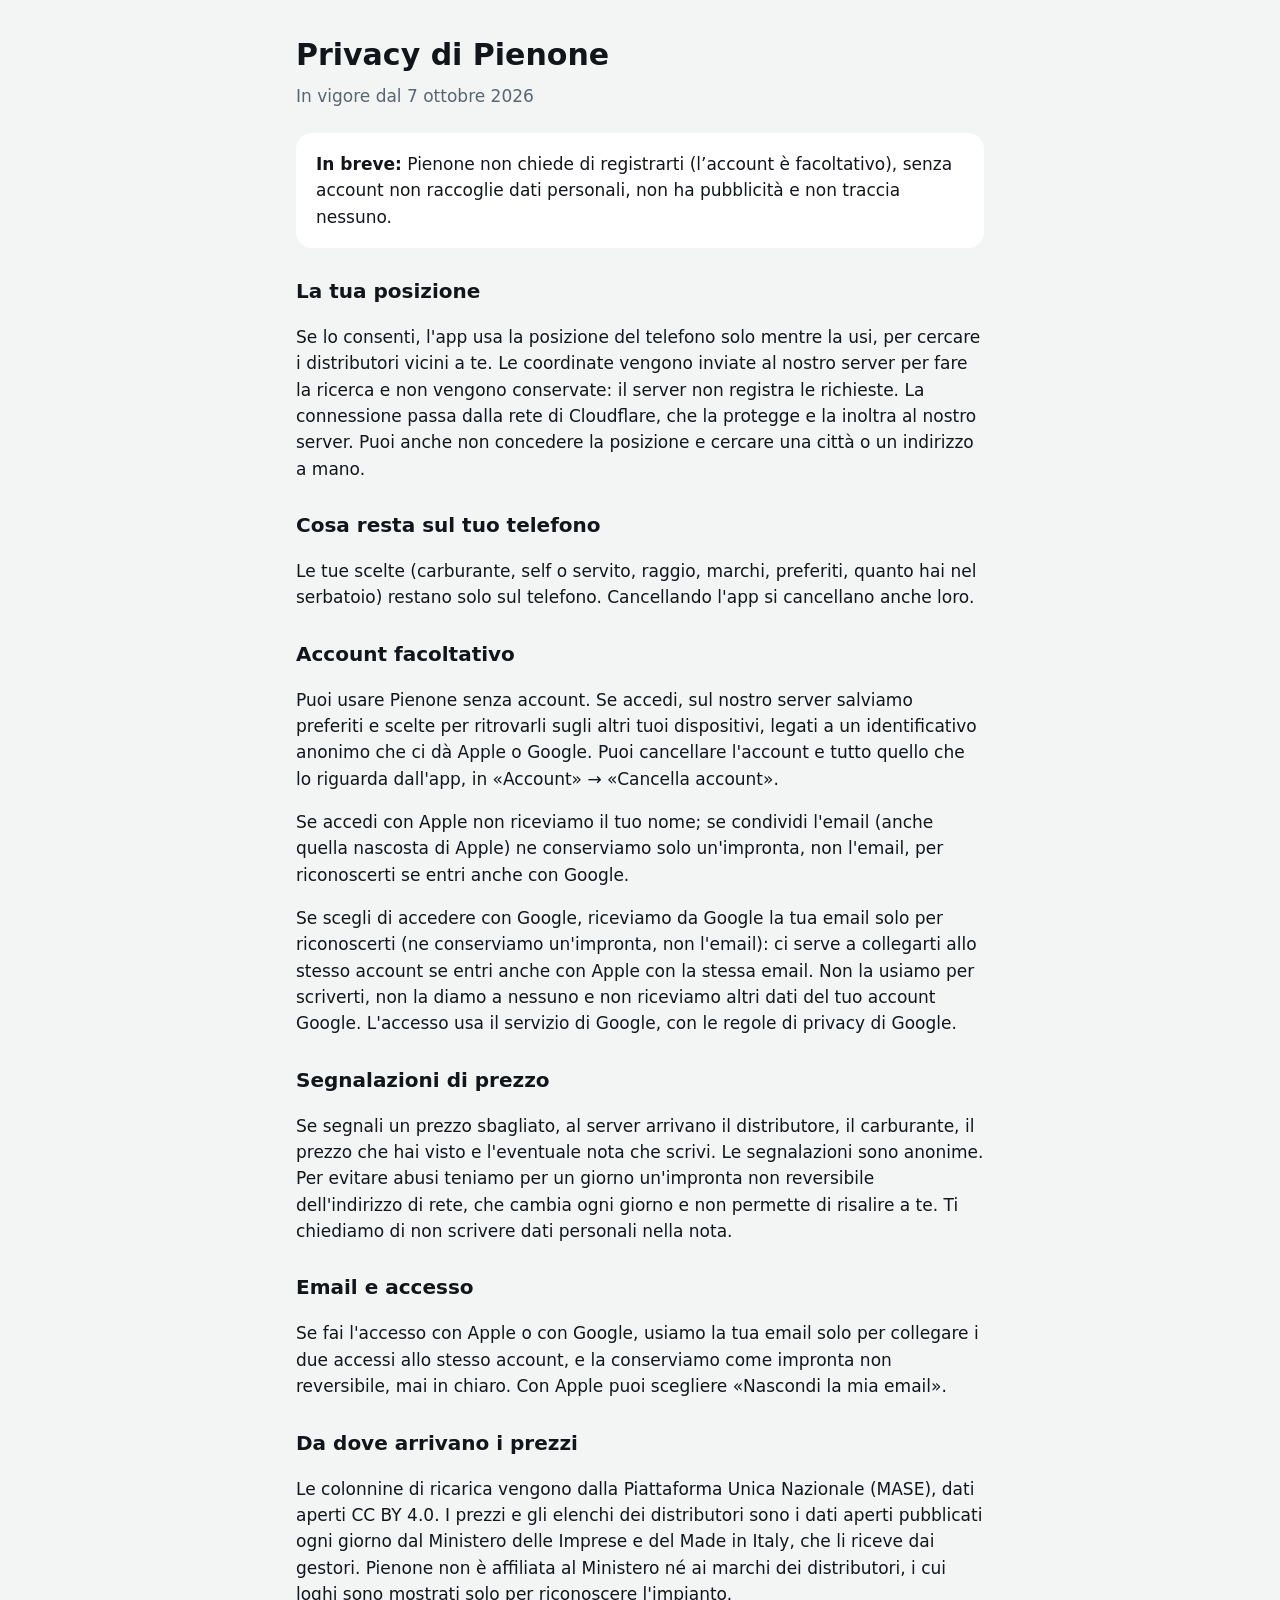
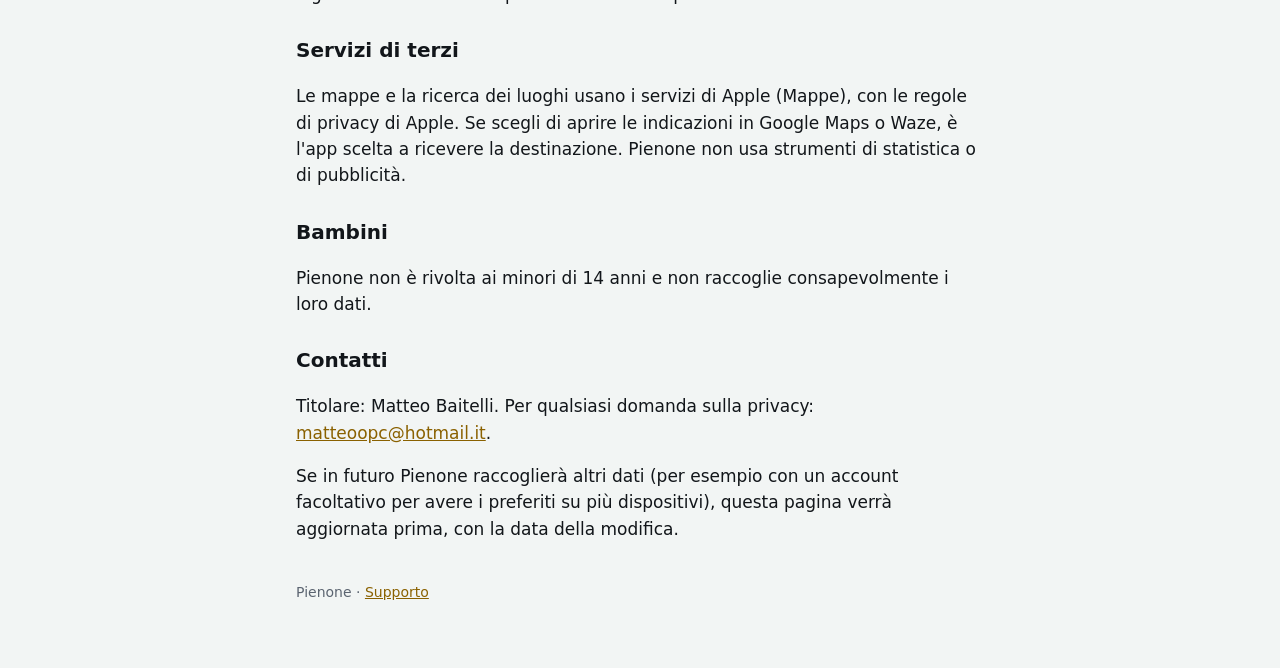
==== privacy.html @ f9184a26 "Privacy e supporto di Pienone" ====
<!doctype html>
<html lang="it"><head><meta charset="utf-8"><meta name="viewport" content="width=device-width,initial-scale=1">
<title>Pienone — Privacy</title><link rel="stylesheet" href="stile.css"></head>
<body><main>
<h1>Privacy di Pienone</h1>
<p class="data">In vigore dal 7 ottobre 2026</p>

<div class="scheda"><strong>In breve:</strong> Pienone non chiede di registrarti (l’account è facoltativo), senza account non raccoglie dati personali, non ha pubblicità e non traccia nessuno.</div>

<h2>La tua posizione</h2>
<p>Se lo consenti, l'app usa la posizione del telefono solo mentre la usi, per cercare i distributori vicini a te. Le coordinate vengono inviate al nostro server per fare la ricerca e non vengono conservate: il server non registra le richieste. La connessione passa dalla rete di Cloudflare, che la protegge e la inoltra al nostro server. Puoi anche non concedere la posizione e cercare una città o un indirizzo a mano.</p>

<h2>Cosa resta sul tuo telefono</h2>
<p>Le tue scelte (carburante, self o servito, raggio, marchi, preferiti, quanto hai nel serbatoio) restano solo sul telefono. Cancellando l'app si cancellano anche loro.</p>

<h2>Account facoltativo</h2>
<p>Puoi usare Pienone senza account. Se accedi, sul nostro server salviamo preferiti e scelte per ritrovarli sugli altri tuoi dispositivi, legati a un identificativo anonimo che ci dà Apple o Google. Puoi cancellare l'account e tutto quello che lo riguarda dall'app, in «Account» → «Cancella account».</p>
<p>Se accedi con Apple non riceviamo il tuo nome; se condividi l'email (anche quella nascosta di Apple) ne conserviamo solo un'impronta, non l'email, per riconoscerti se entri anche con Google.</p>
<p>Se scegli di accedere con Google, riceviamo da Google la tua email solo per riconoscerti (ne conserviamo un'impronta, non l'email): ci serve a collegarti allo stesso account se entri anche con Apple con la stessa email. Non la usiamo per scriverti, non la diamo a nessuno e non riceviamo altri dati del tuo account Google. L'accesso usa il servizio di Google, con le regole di privacy di Google.</p>

<h2>Segnalazioni di prezzo</h2>
<p>Se segnali un prezzo sbagliato, al server arrivano il distributore, il carburante, il prezzo che hai visto e l'eventuale nota che scrivi. Le segnalazioni sono anonime. Per evitare abusi teniamo per un giorno un'impronta non reversibile dell'indirizzo di rete, che cambia ogni giorno e non permette di risalire a te. Ti chiediamo di non scrivere dati personali nella nota.</p>

<h2>Email e accesso</h2>
<p>Se fai l'accesso con Apple o con Google, usiamo la tua email solo per collegare i due accessi allo stesso account, e la conserviamo come impronta non reversibile, mai in chiaro. Con Apple puoi scegliere «Nascondi la mia email».</p>

<h2>Da dove arrivano i prezzi</h2>
<p>Le colonnine di ricarica vengono dalla Piattaforma Unica Nazionale (MASE), dati aperti CC BY 4.0. I prezzi e gli elenchi dei distributori sono i dati aperti pubblicati ogni giorno dal Ministero delle Imprese e del Made in Italy, che li riceve dai gestori. Pienone non è affiliata al Ministero né ai marchi dei distributori, i cui loghi sono mostrati solo per riconoscere l'impianto.</p>

<h2>Servizi di terzi</h2>
<p>Le mappe e la ricerca dei luoghi usano i servizi di Apple (Mappe), con le regole di privacy di Apple. Se scegli di aprire le indicazioni in Google Maps o Waze, è l'app scelta a ricevere la destinazione. Pienone non usa strumenti di statistica o di pubblicità.</p>

<h2>Bambini</h2>
<p>Pienone non è rivolta ai minori di 14 anni e non raccoglie consapevolmente i loro dati.</p>

<h2>Contatti</h2>
<p>Titolare: Matteo Baitelli. Per qualsiasi domanda sulla privacy: <a href="mailto:matteoopc@hotmail.it">matteoopc@hotmail.it</a>.</p>
<p>Se in futuro Pienone raccoglierà altri dati (per esempio con un account facoltativo per avere i preferiti su più dispositivi), questa pagina verrà aggiornata prima, con la data della modifica.</p>

<footer>Pienone · <a href="index.html">Supporto</a></footer>
</main></body></html>
---- stile.css ----
:root{--fondo:#F2F5F4;--testo:#12161A;--secondario:#5b6470;--accento:#8A6100;--scheda:#fff}
@media (prefers-color-scheme:dark){:root{--fondo:#12161A;--testo:#EEF1F4;--secondario:#9aa3ad;--accento:#F2B233;--scheda:#1B222A}}
*{box-sizing:border-box}body{margin:0;background:var(--fondo);color:var(--testo);font:17px/1.55 -apple-system,BlinkMacSystemFont,"SF Pro Text",system-ui,sans-serif}
main{max-width:720px;margin:0 auto;padding:32px 16px 64px}h1{font-size:30px;margin:0 0 4px}h2{font-size:20px;margin:28px 0 8px}
.data{color:var(--secondario);margin:0 0 24px}.scheda{background:var(--scheda);border-radius:16px;padding:18px 20px;margin:16px 0}
a{color:var(--accento)}ul{padding-left:20px}li{margin:6px 0}footer{color:var(--secondario);font-size:14px;margin-top:40px}
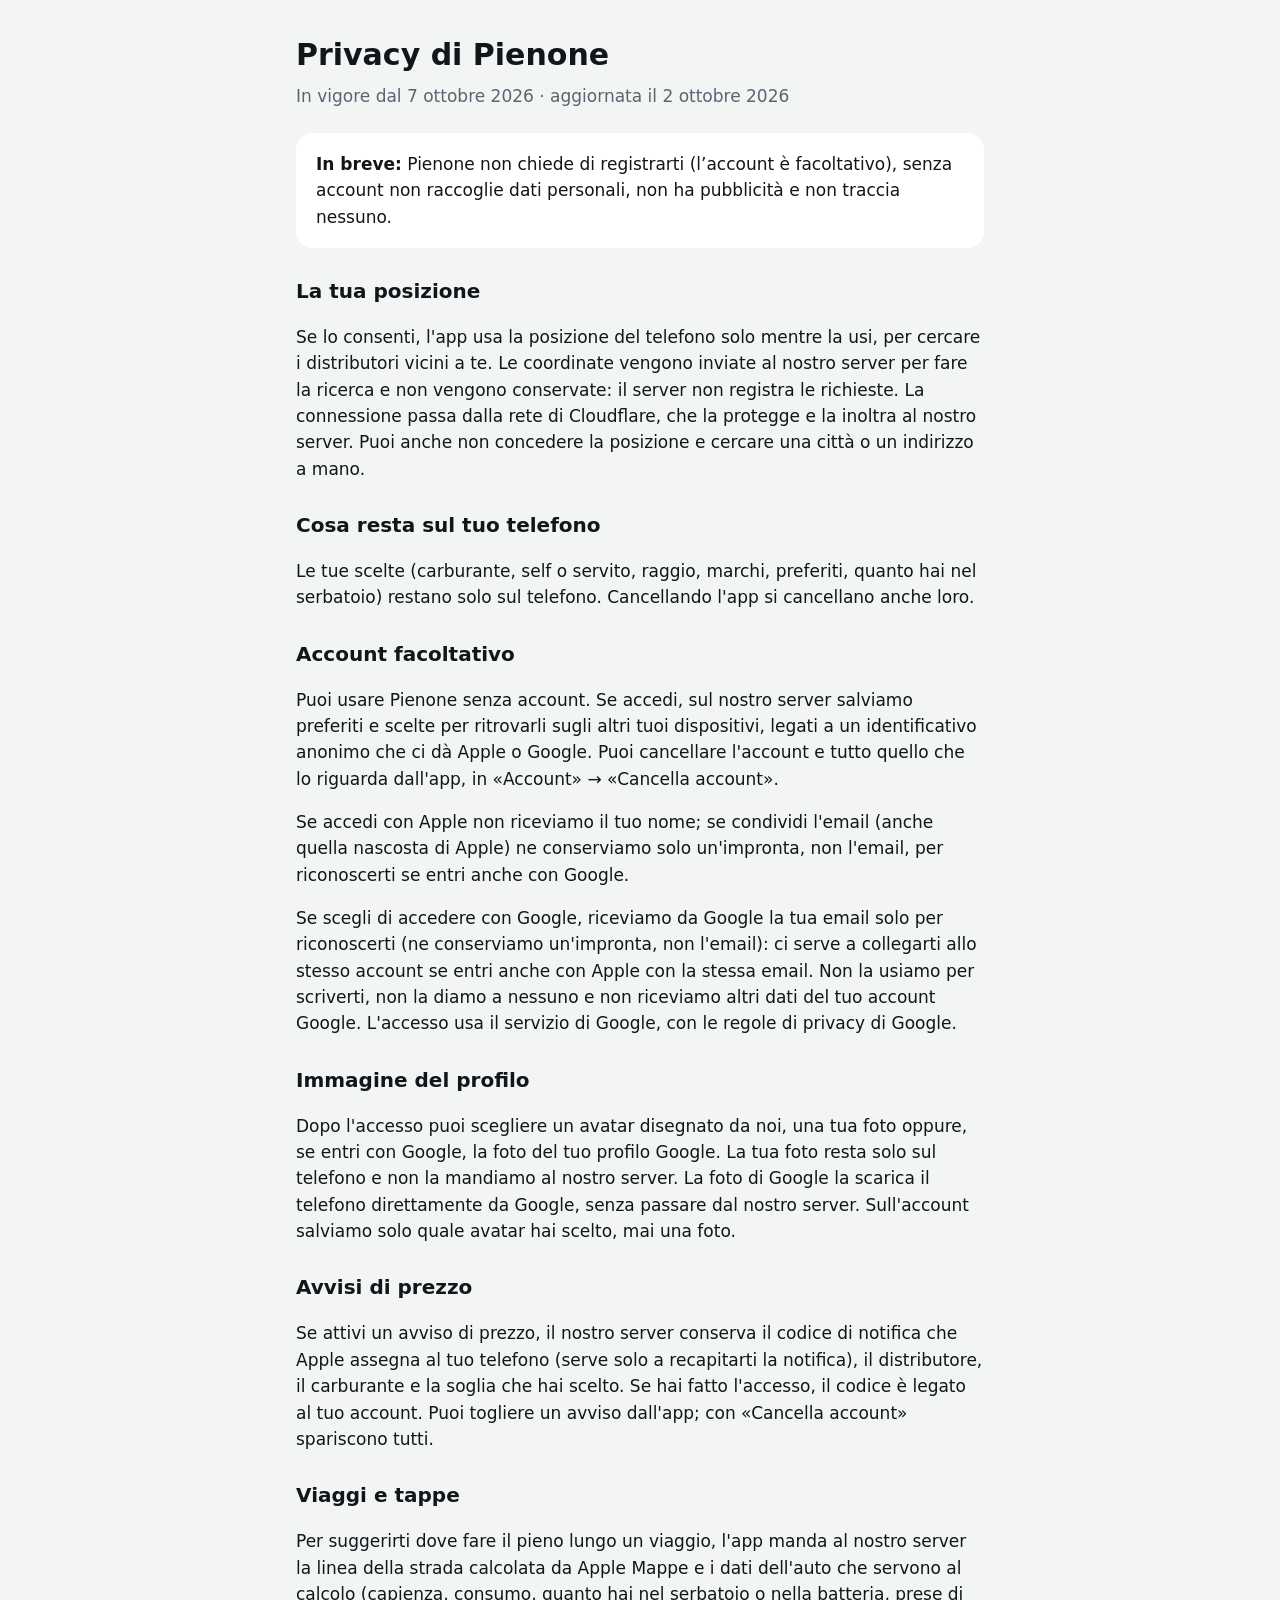
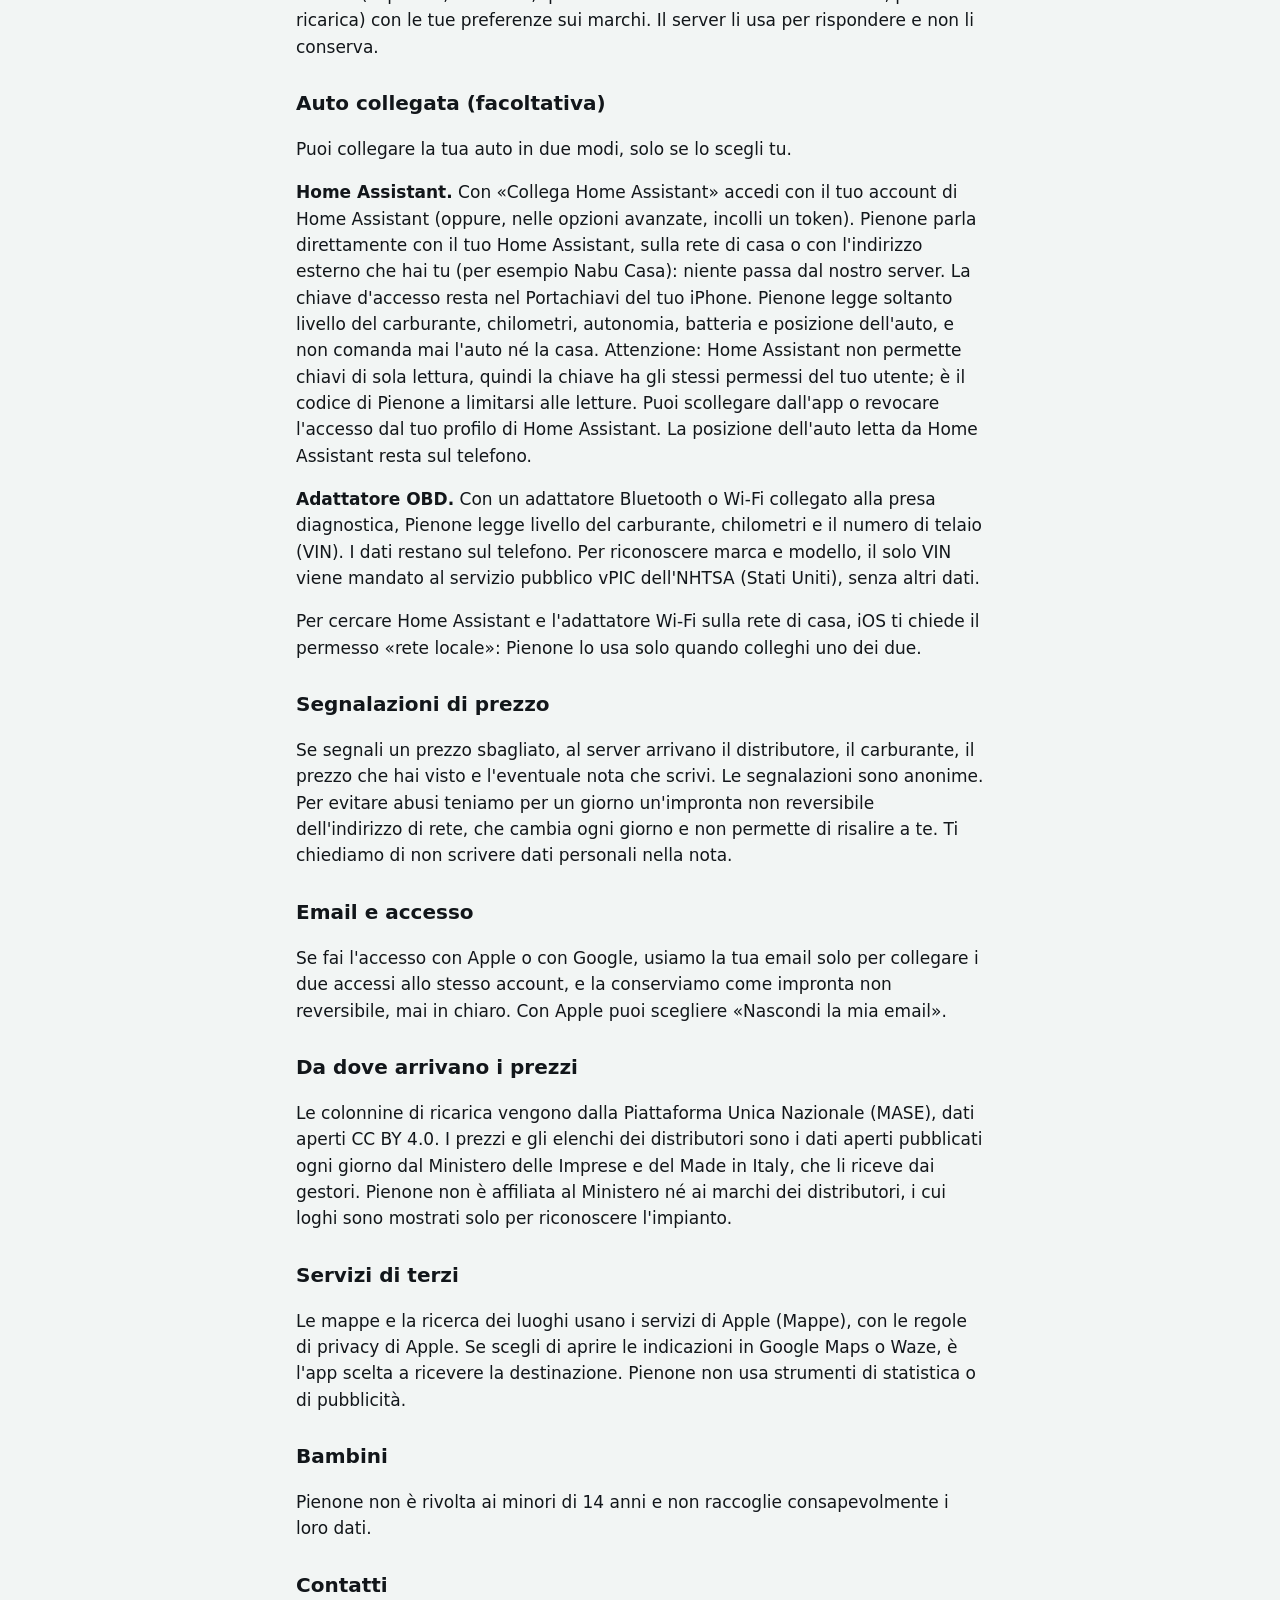
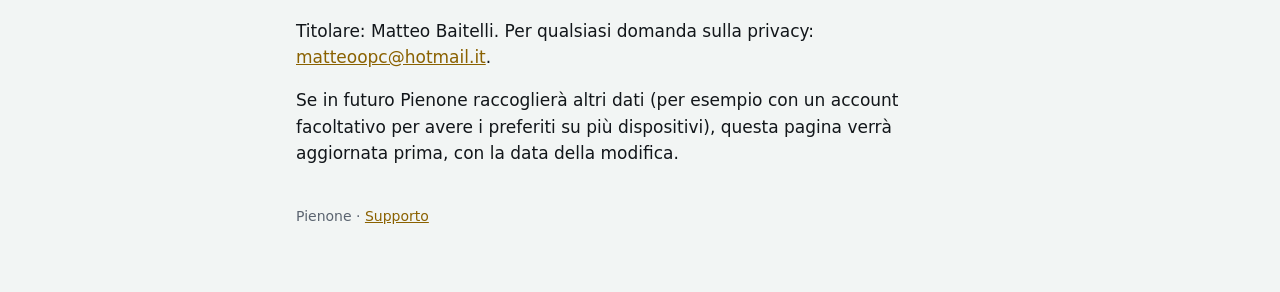
==== commit c65ff1db: "Privacy: immagine del profilo, avvisi di prezzo, viaggi e tappe, auto collegata (Home Assistant, OBD" ====
--- a/privacy.html
+++ b/privacy.html
@@ -3,7 +3,7 @@
 <title>Pienone — Privacy</title><link rel="stylesheet" href="stile.css"></head>
 <body><main>
 <h1>Privacy di Pienone</h1>
-<p class="data">In vigore dal 7 ottobre 2026</p>
+<p class="data">In vigore dal 7 ottobre 2026 · aggiornata il 2 ottobre 2026</p>
 
 <div class="scheda"><strong>In breve:</strong> Pienone non chiede di registrarti (l’account è facoltativo), senza account non raccoglie dati personali, non ha pubblicità e non traccia nessuno.</div>
 
@@ -17,6 +17,21 @@
 <p>Puoi usare Pienone senza account. Se accedi, sul nostro server salviamo preferiti e scelte per ritrovarli sugli altri tuoi dispositivi, legati a un identificativo anonimo che ci dà Apple o Google. Puoi cancellare l'account e tutto quello che lo riguarda dall'app, in «Account» → «Cancella account».</p>
 <p>Se accedi con Apple non riceviamo il tuo nome; se condividi l'email (anche quella nascosta di Apple) ne conserviamo solo un'impronta, non l'email, per riconoscerti se entri anche con Google.</p>
 <p>Se scegli di accedere con Google, riceviamo da Google la tua email solo per riconoscerti (ne conserviamo un'impronta, non l'email): ci serve a collegarti allo stesso account se entri anche con Apple con la stessa email. Non la usiamo per scriverti, non la diamo a nessuno e non riceviamo altri dati del tuo account Google. L'accesso usa il servizio di Google, con le regole di privacy di Google.</p>
+
+<h2>Immagine del profilo</h2>
+<p>Dopo l'accesso puoi scegliere un avatar disegnato da noi, una tua foto oppure, se entri con Google, la foto del tuo profilo Google. La tua foto resta solo sul telefono e non la mandiamo al nostro server. La foto di Google la scarica il telefono direttamente da Google, senza passare dal nostro server. Sull'account salviamo solo quale avatar hai scelto, mai una foto.</p>
+
+<h2>Avvisi di prezzo</h2>
+<p>Se attivi un avviso di prezzo, il nostro server conserva il codice di notifica che Apple assegna al tuo telefono (serve solo a recapitarti la notifica), il distributore, il carburante e la soglia che hai scelto. Se hai fatto l'accesso, il codice è legato al tuo account. Puoi togliere un avviso dall'app; con «Cancella account» spariscono tutti.</p>
+
+<h2>Viaggi e tappe</h2>
+<p>Per suggerirti dove fare il pieno lungo un viaggio, l'app manda al nostro server la linea della strada calcolata da Apple Mappe e i dati dell'auto che servono al calcolo (capienza, consumo, quanto hai nel serbatoio o nella batteria, prese di ricarica) con le tue preferenze sui marchi. Il server li usa per rispondere e non li conserva.</p>
+
+<h2>Auto collegata (facoltativa)</h2>
+<p>Puoi collegare la tua auto in due modi, solo se lo scegli tu.</p>
+<p><strong>Home Assistant.</strong> Con «Collega Home Assistant» accedi con il tuo account di Home Assistant (oppure, nelle opzioni avanzate, incolli un token). Pienone parla direttamente con il tuo Home Assistant, sulla rete di casa o con l'indirizzo esterno che hai tu (per esempio Nabu Casa): niente passa dal nostro server. La chiave d'accesso resta nel Portachiavi del tuo iPhone. Pienone legge soltanto livello del carburante, chilometri, autonomia, batteria e posizione dell'auto, e non comanda mai l'auto né la casa. Attenzione: Home Assistant non permette chiavi di sola lettura, quindi la chiave ha gli stessi permessi del tuo utente; è il codice di Pienone a limitarsi alle letture. Puoi scollegare dall'app o revocare l'accesso dal tuo profilo di Home Assistant. La posizione dell'auto letta da Home Assistant resta sul telefono.</p>
+<p><strong>Adattatore OBD.</strong> Con un adattatore Bluetooth o Wi-Fi collegato alla presa diagnostica, Pienone legge livello del carburante, chilometri e il numero di telaio (VIN). I dati restano sul telefono. Per riconoscere marca e modello, il solo VIN viene mandato al servizio pubblico vPIC dell'NHTSA (Stati Uniti), senza altri dati.</p>
+<p>Per cercare Home Assistant e l'adattatore Wi-Fi sulla rete di casa, iOS ti chiede il permesso «rete locale»: Pienone lo usa solo quando colleghi uno dei due.</p>
 
 <h2>Segnalazioni di prezzo</h2>
 <p>Se segnali un prezzo sbagliato, al server arrivano il distributore, il carburante, il prezzo che hai visto e l'eventuale nota che scrivi. Le segnalazioni sono anonime. Per evitare abusi teniamo per un giorno un'impronta non reversibile dell'indirizzo di rete, che cambia ogni giorno e non permette di risalire a te. Ti chiediamo di non scrivere dati personali nella nota.</p>
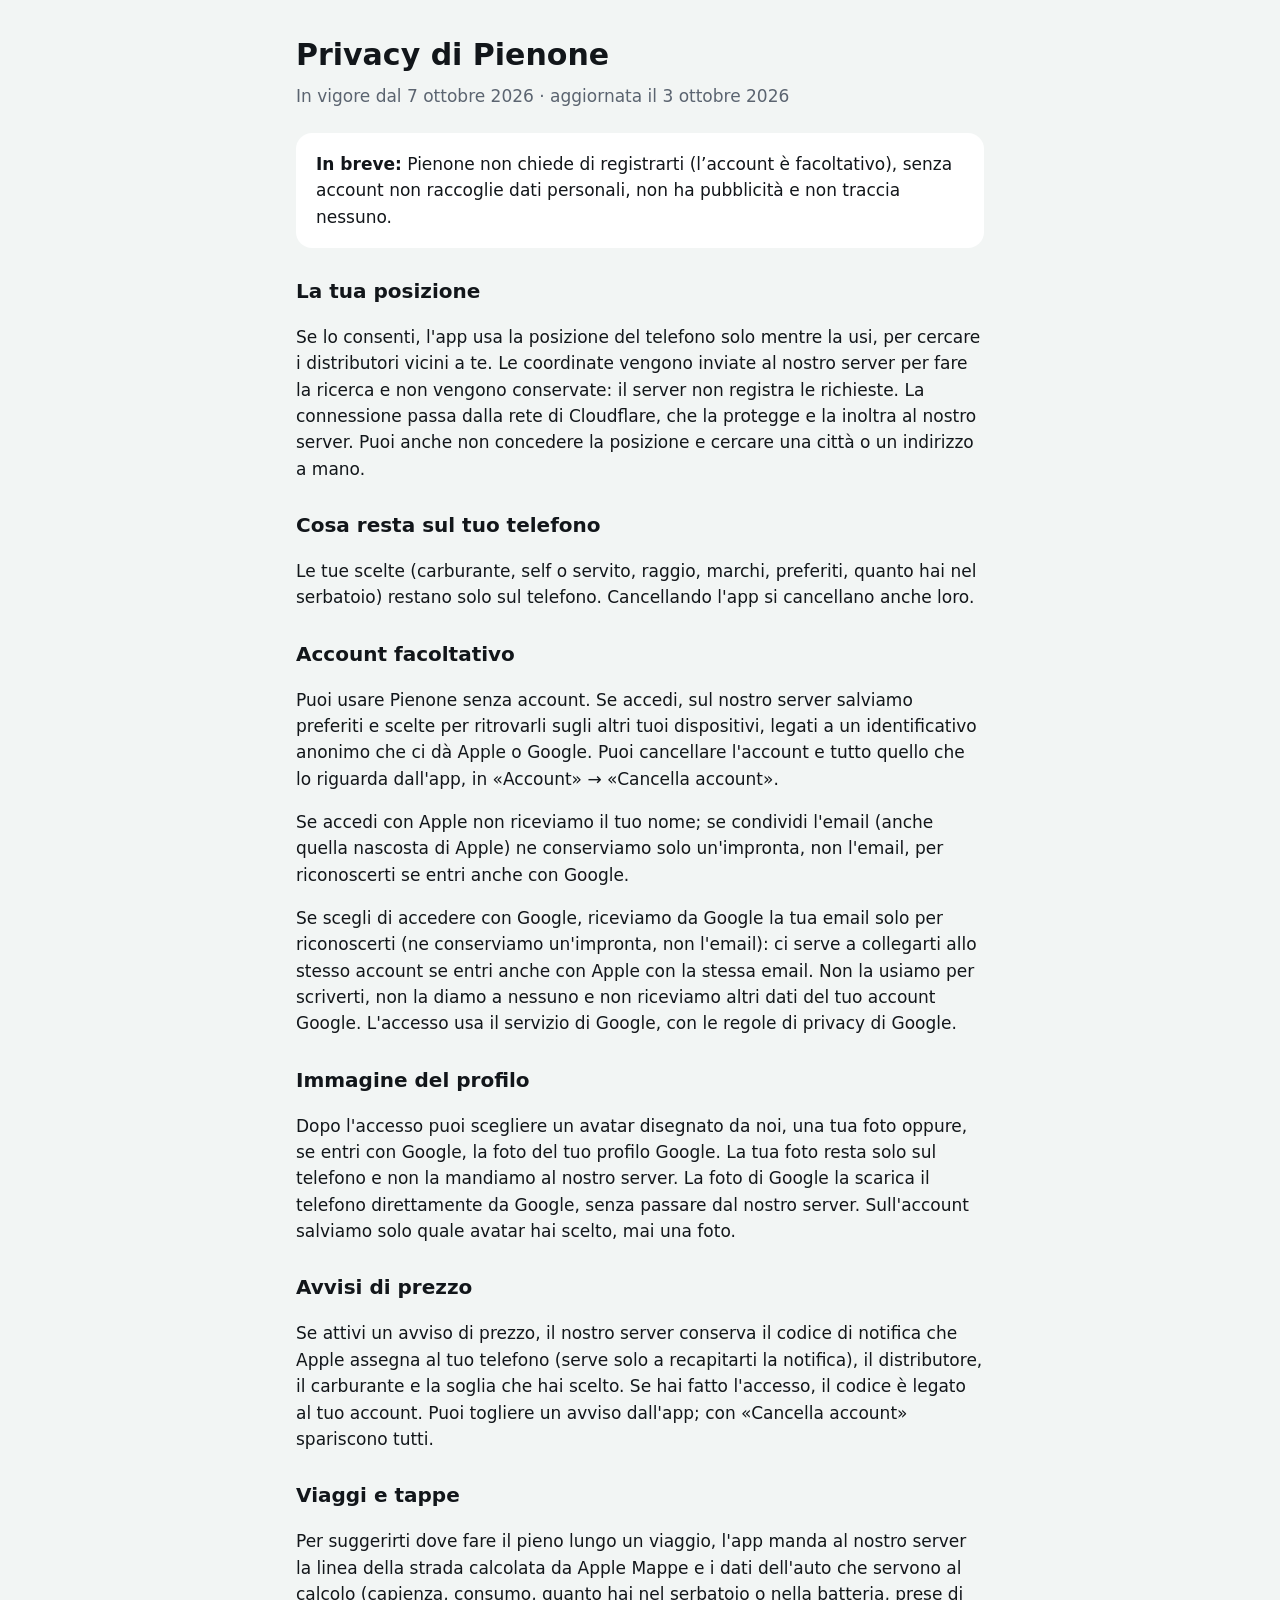
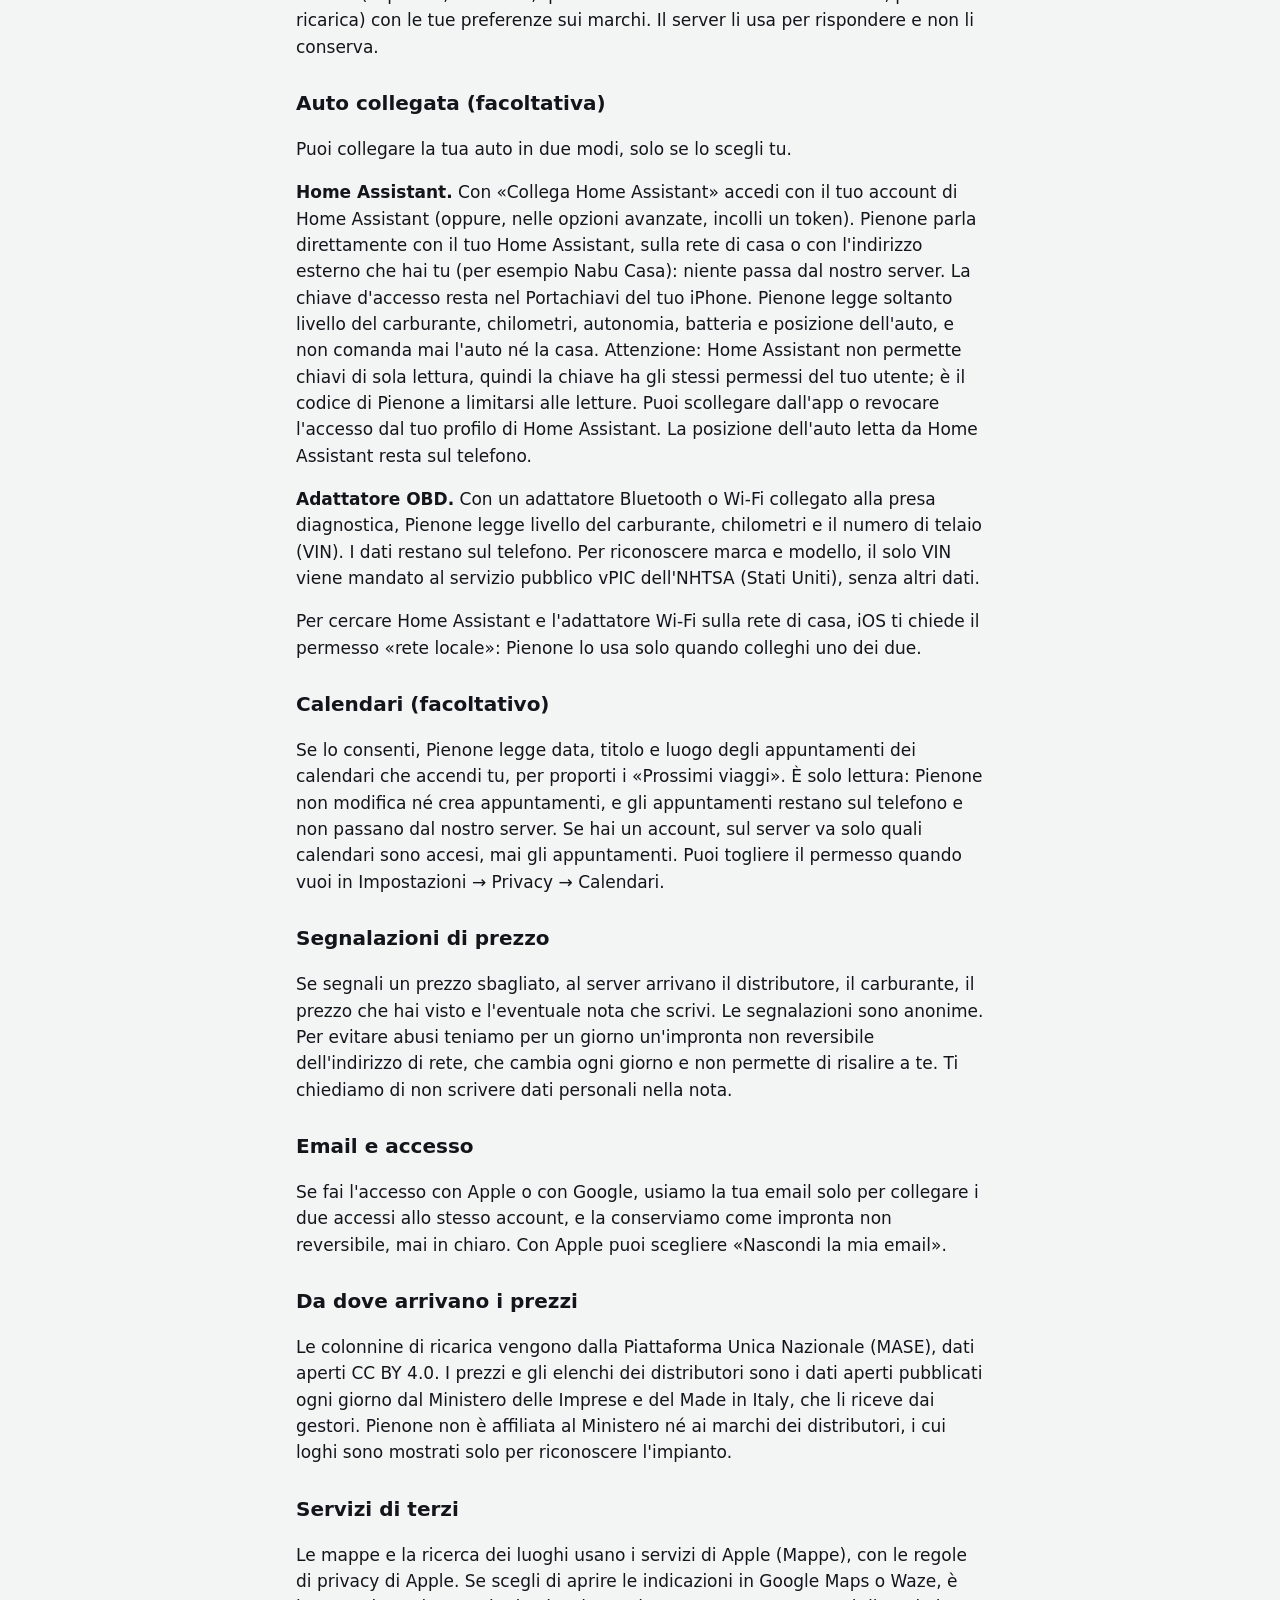
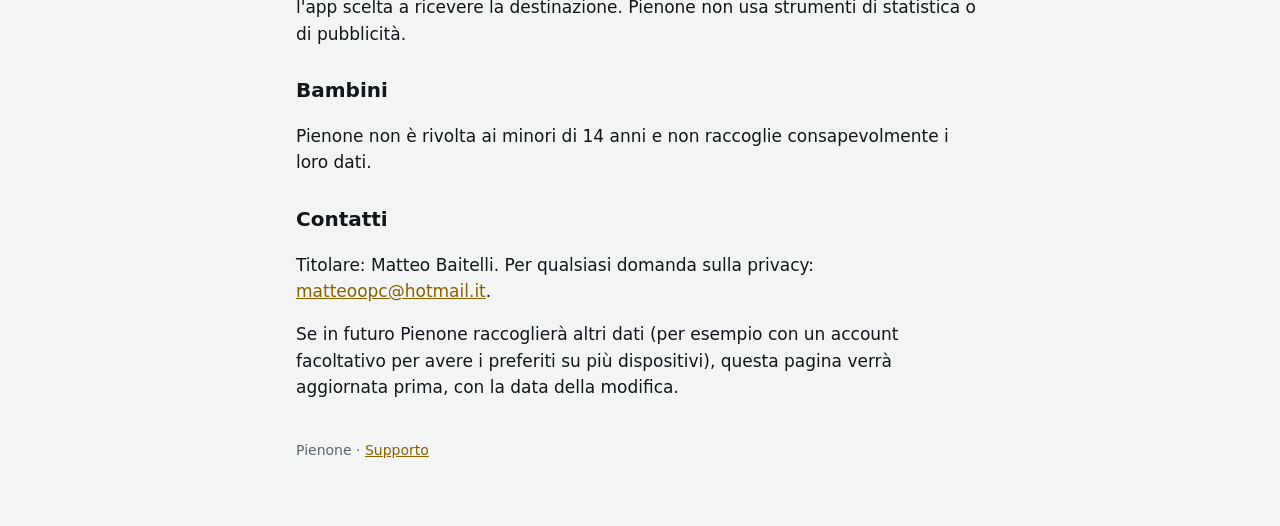
==== commit 8d6553bb: "Privacy: sezione Calendari (lettura sul telefono, mai inviati al server), aggiornata il 3 ottobre 20" ====
--- a/privacy.html
+++ b/privacy.html
@@ -3,7 +3,7 @@
 <title>Pienone — Privacy</title><link rel="stylesheet" href="stile.css"></head>
 <body><main>
 <h1>Privacy di Pienone</h1>
-<p class="data">In vigore dal 7 ottobre 2026 · aggiornata il 2 ottobre 2026</p>
+<p class="data">In vigore dal 7 ottobre 2026 · aggiornata il 3 ottobre 2026</p>
 
 <div class="scheda"><strong>In breve:</strong> Pienone non chiede di registrarti (l’account è facoltativo), senza account non raccoglie dati personali, non ha pubblicità e non traccia nessuno.</div>
 
@@ -33,6 +33,9 @@
 <p><strong>Adattatore OBD.</strong> Con un adattatore Bluetooth o Wi-Fi collegato alla presa diagnostica, Pienone legge livello del carburante, chilometri e il numero di telaio (VIN). I dati restano sul telefono. Per riconoscere marca e modello, il solo VIN viene mandato al servizio pubblico vPIC dell'NHTSA (Stati Uniti), senza altri dati.</p>
 <p>Per cercare Home Assistant e l'adattatore Wi-Fi sulla rete di casa, iOS ti chiede il permesso «rete locale»: Pienone lo usa solo quando colleghi uno dei due.</p>
 
+<h2>Calendari (facoltativo)</h2>
+<p>Se lo consenti, Pienone legge data, titolo e luogo degli appuntamenti dei calendari che accendi tu, per proporti i «Prossimi viaggi». È solo lettura: Pienone non modifica né crea appuntamenti, e gli appuntamenti restano sul telefono e non passano dal nostro server. Se hai un account, sul server va solo quali calendari sono accesi, mai gli appuntamenti. Puoi togliere il permesso quando vuoi in Impostazioni → Privacy → Calendari.</p>
+
 <h2>Segnalazioni di prezzo</h2>
 <p>Se segnali un prezzo sbagliato, al server arrivano il distributore, il carburante, il prezzo che hai visto e l'eventuale nota che scrivi. Le segnalazioni sono anonime. Per evitare abusi teniamo per un giorno un'impronta non reversibile dell'indirizzo di rete, che cambia ogni giorno e non permette di risalire a te. Ti chiediamo di non scrivere dati personali nella nota.</p>
 
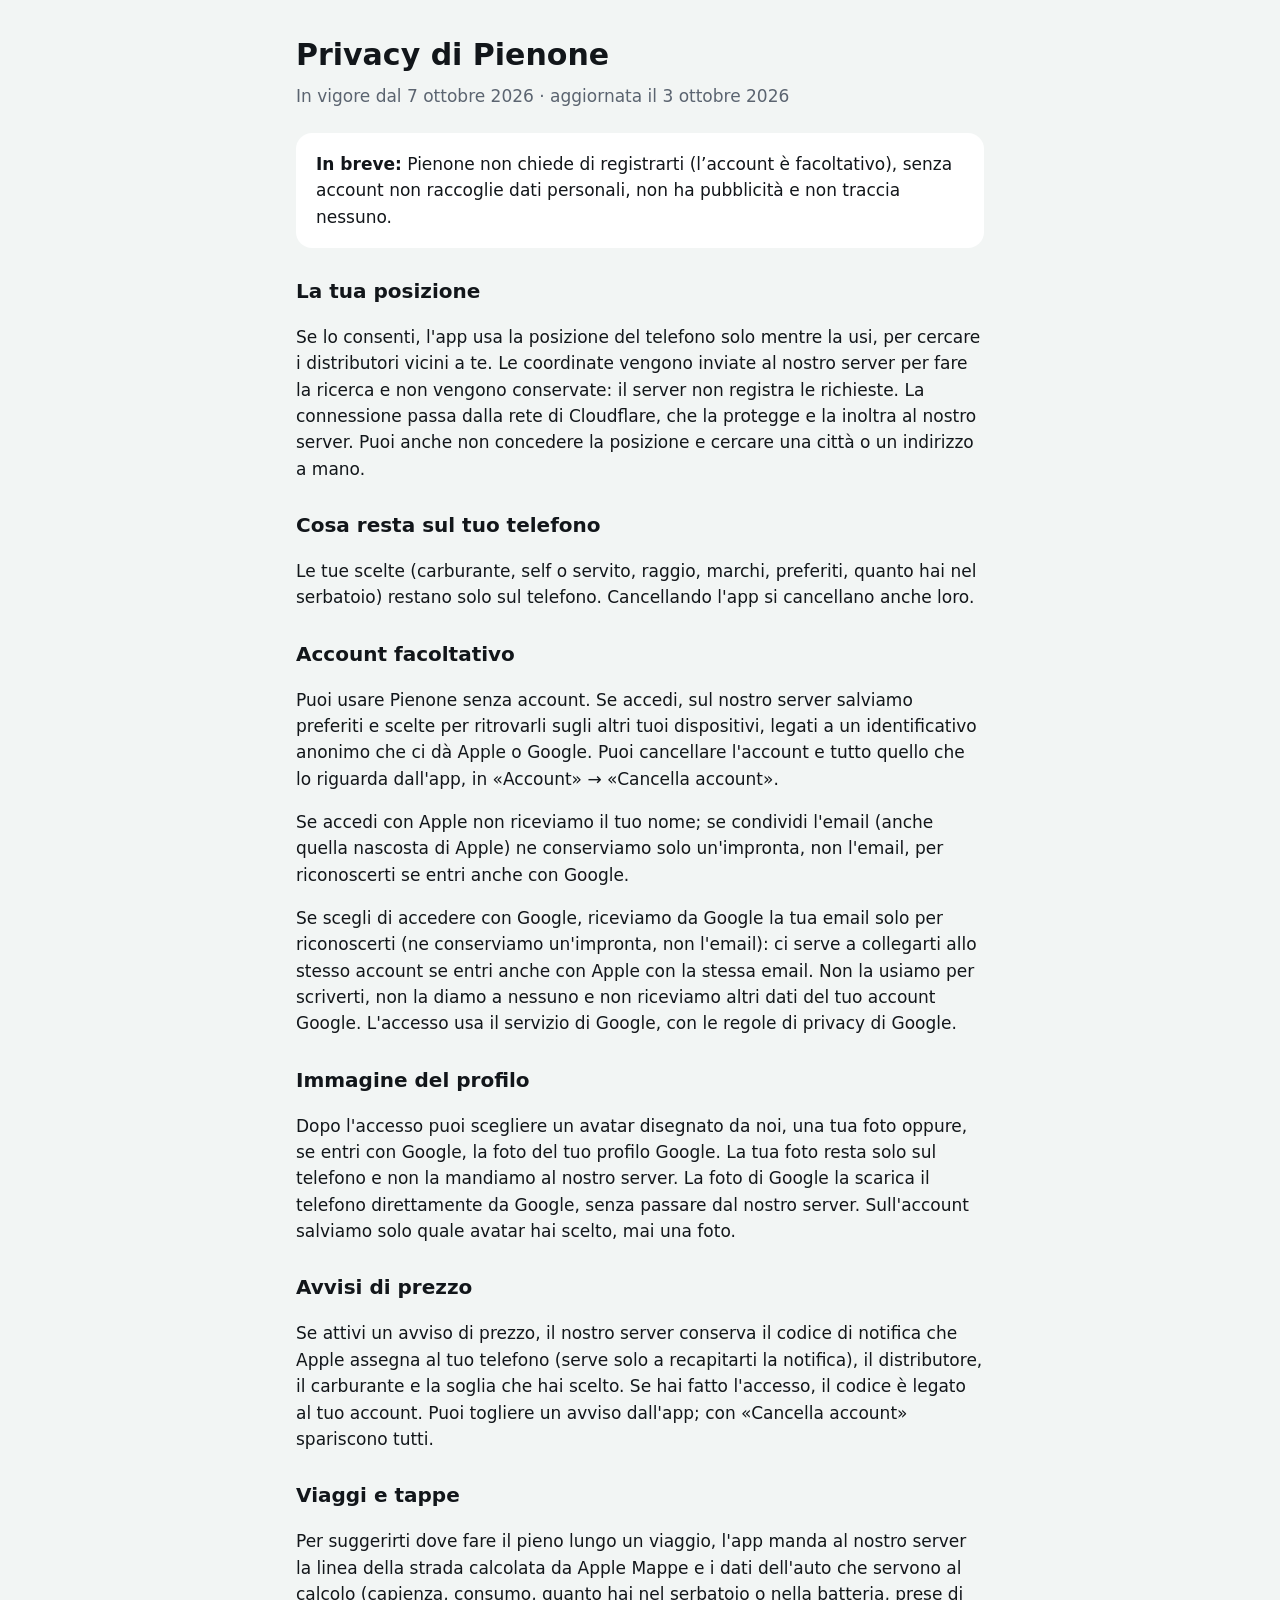
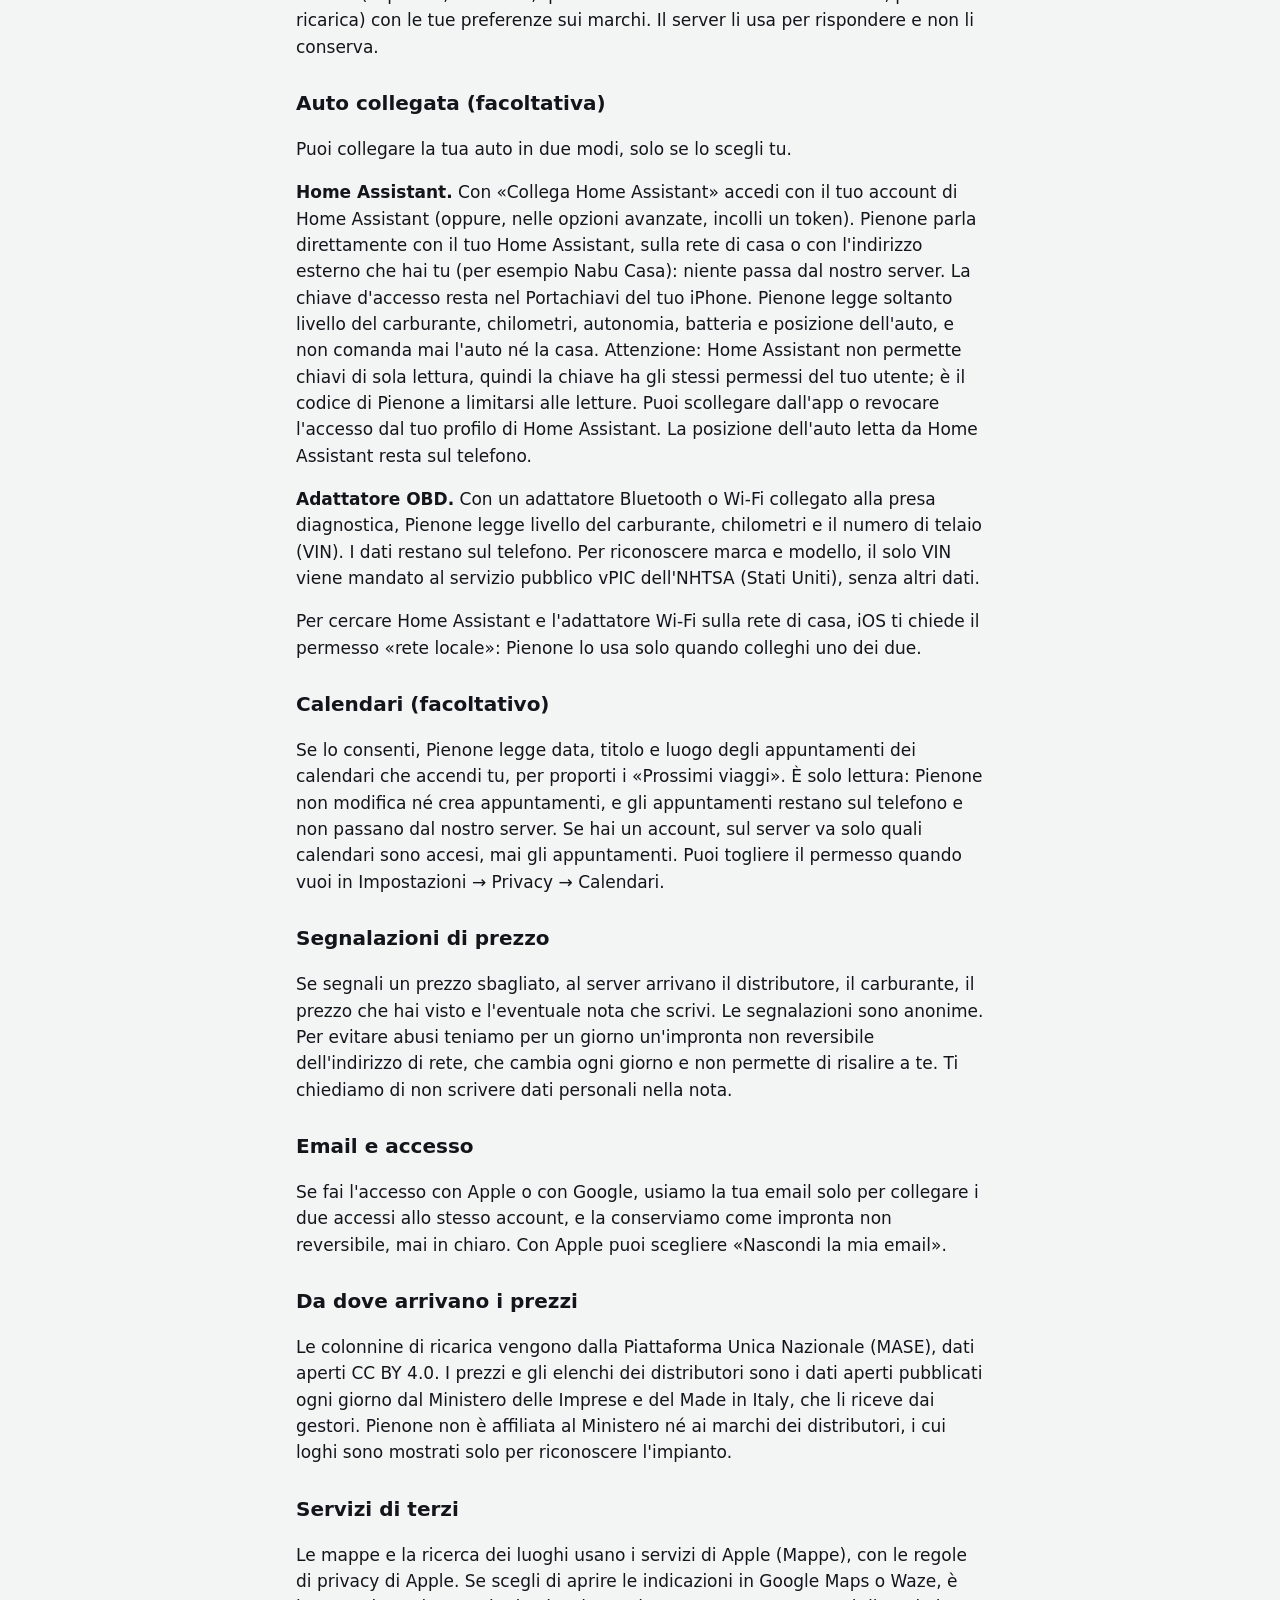
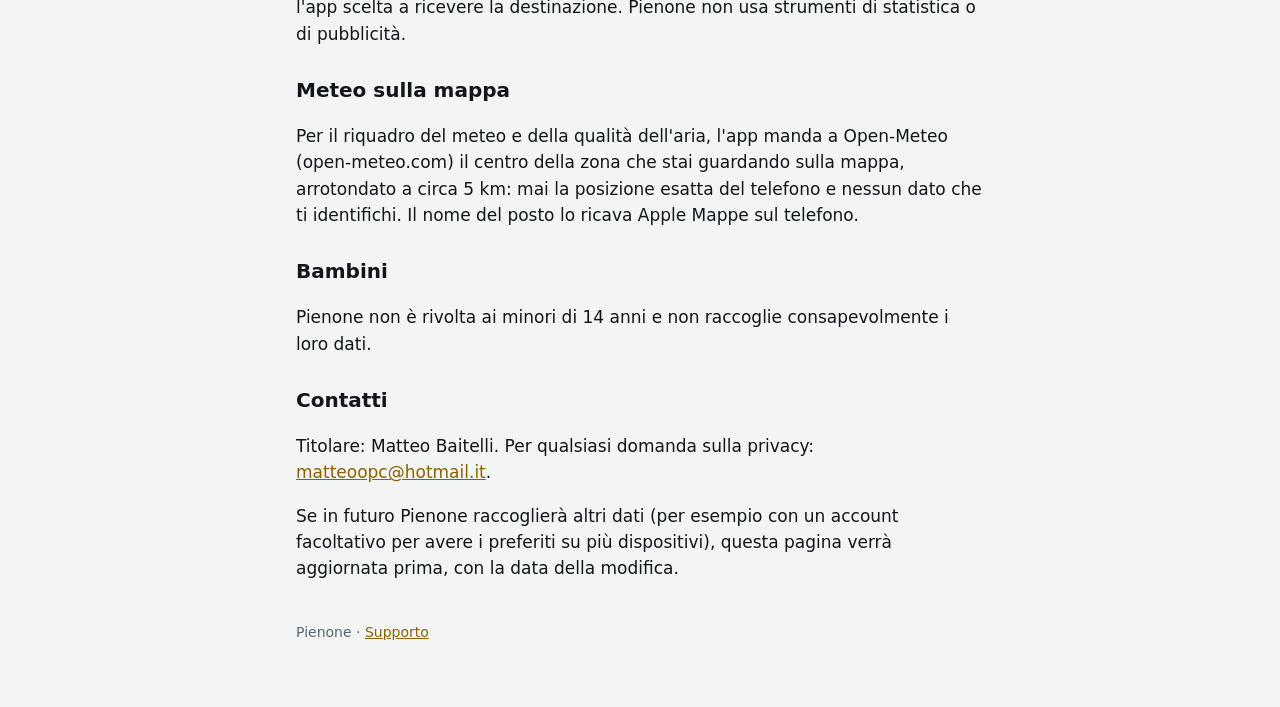
==== commit a6f1dcef: "Privacy: sezione «Meteo sulla mappa» (Open-Meteo, centro della mappa arrotondato a circa 5 km)" ====
--- a/privacy.html
+++ b/privacy.html
@@ -47,6 +47,8 @@
 
 <h2>Servizi di terzi</h2>
 <p>Le mappe e la ricerca dei luoghi usano i servizi di Apple (Mappe), con le regole di privacy di Apple. Se scegli di aprire le indicazioni in Google Maps o Waze, è l'app scelta a ricevere la destinazione. Pienone non usa strumenti di statistica o di pubblicità.</p>
+<h2>Meteo sulla mappa</h2>
+<p>Per il riquadro del meteo e della qualità dell'aria, l'app manda a Open-Meteo (open-meteo.com) il centro della zona che stai guardando sulla mappa, arrotondato a circa 5 km: mai la posizione esatta del telefono e nessun dato che ti identifichi. Il nome del posto lo ricava Apple Mappe sul telefono.</p>
 
 <h2>Bambini</h2>
 <p>Pienone non è rivolta ai minori di 14 anni e non raccoglie consapevolmente i loro dati.</p>
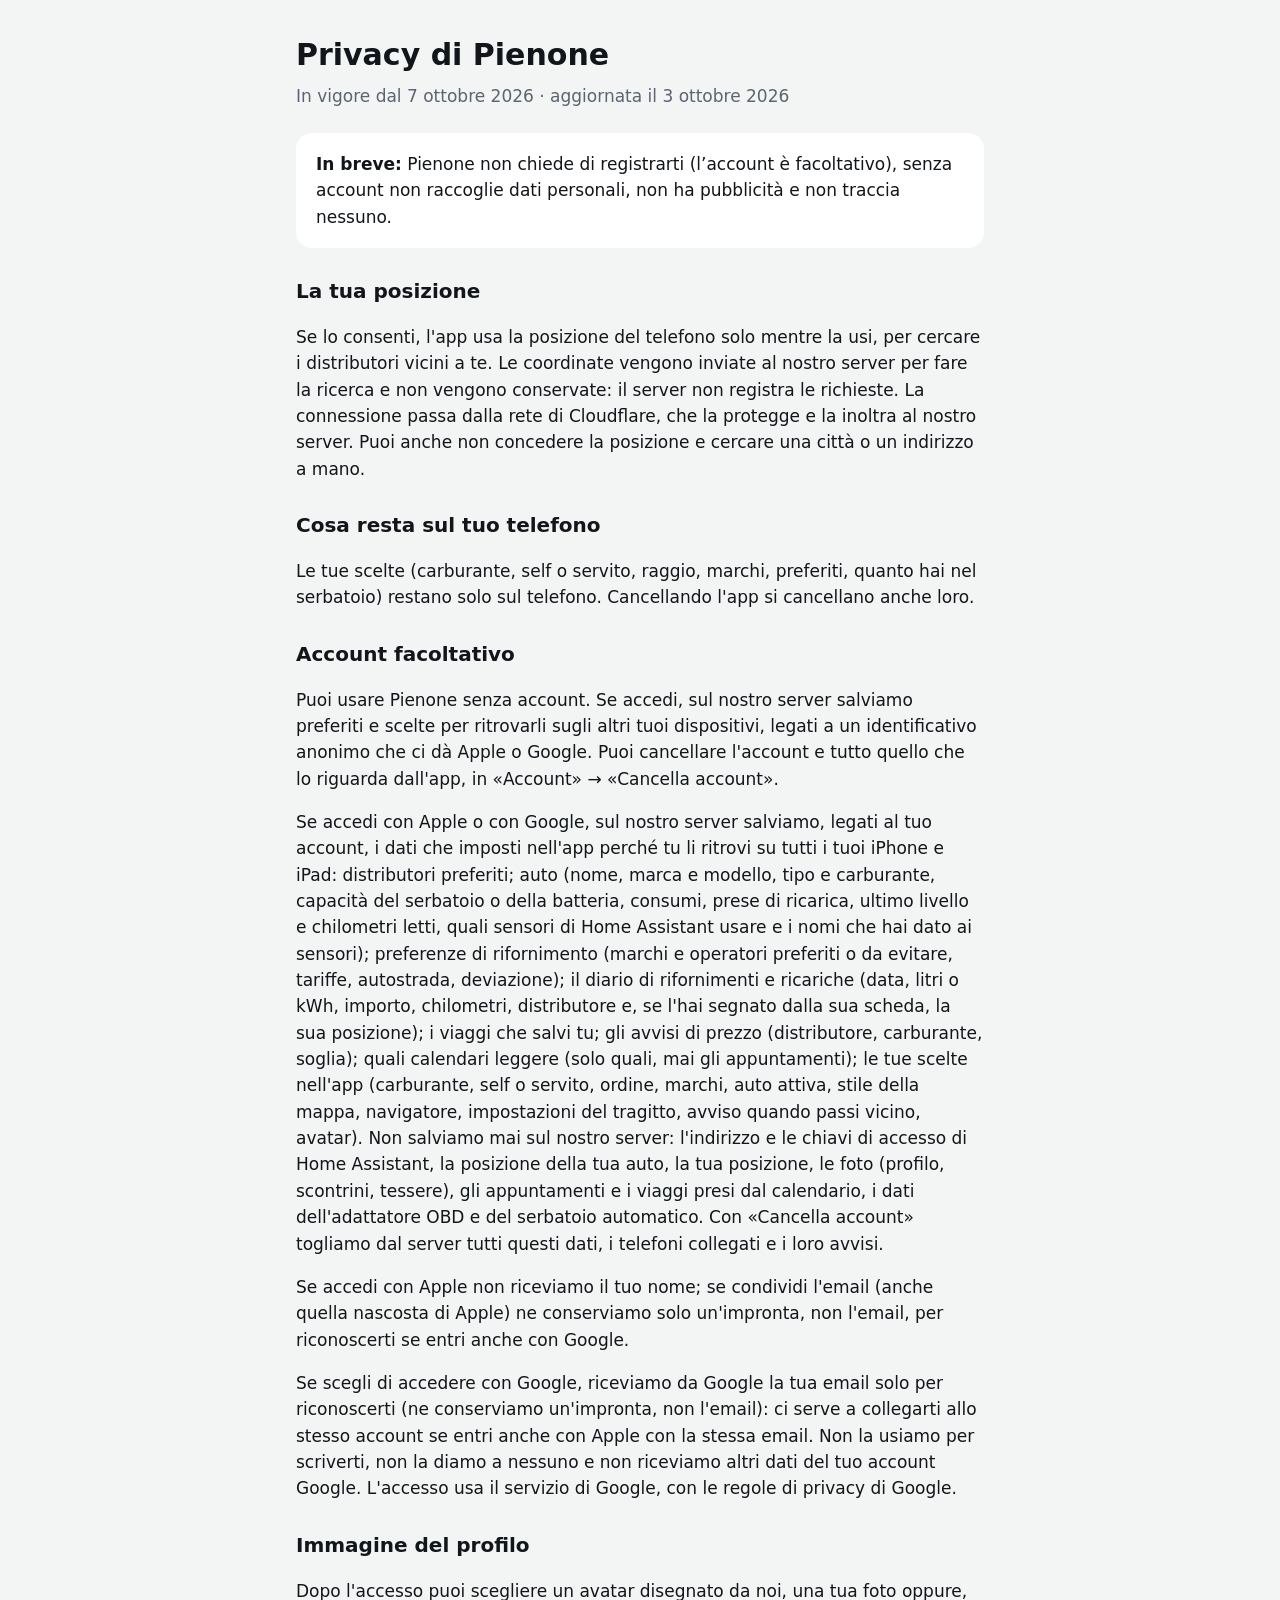
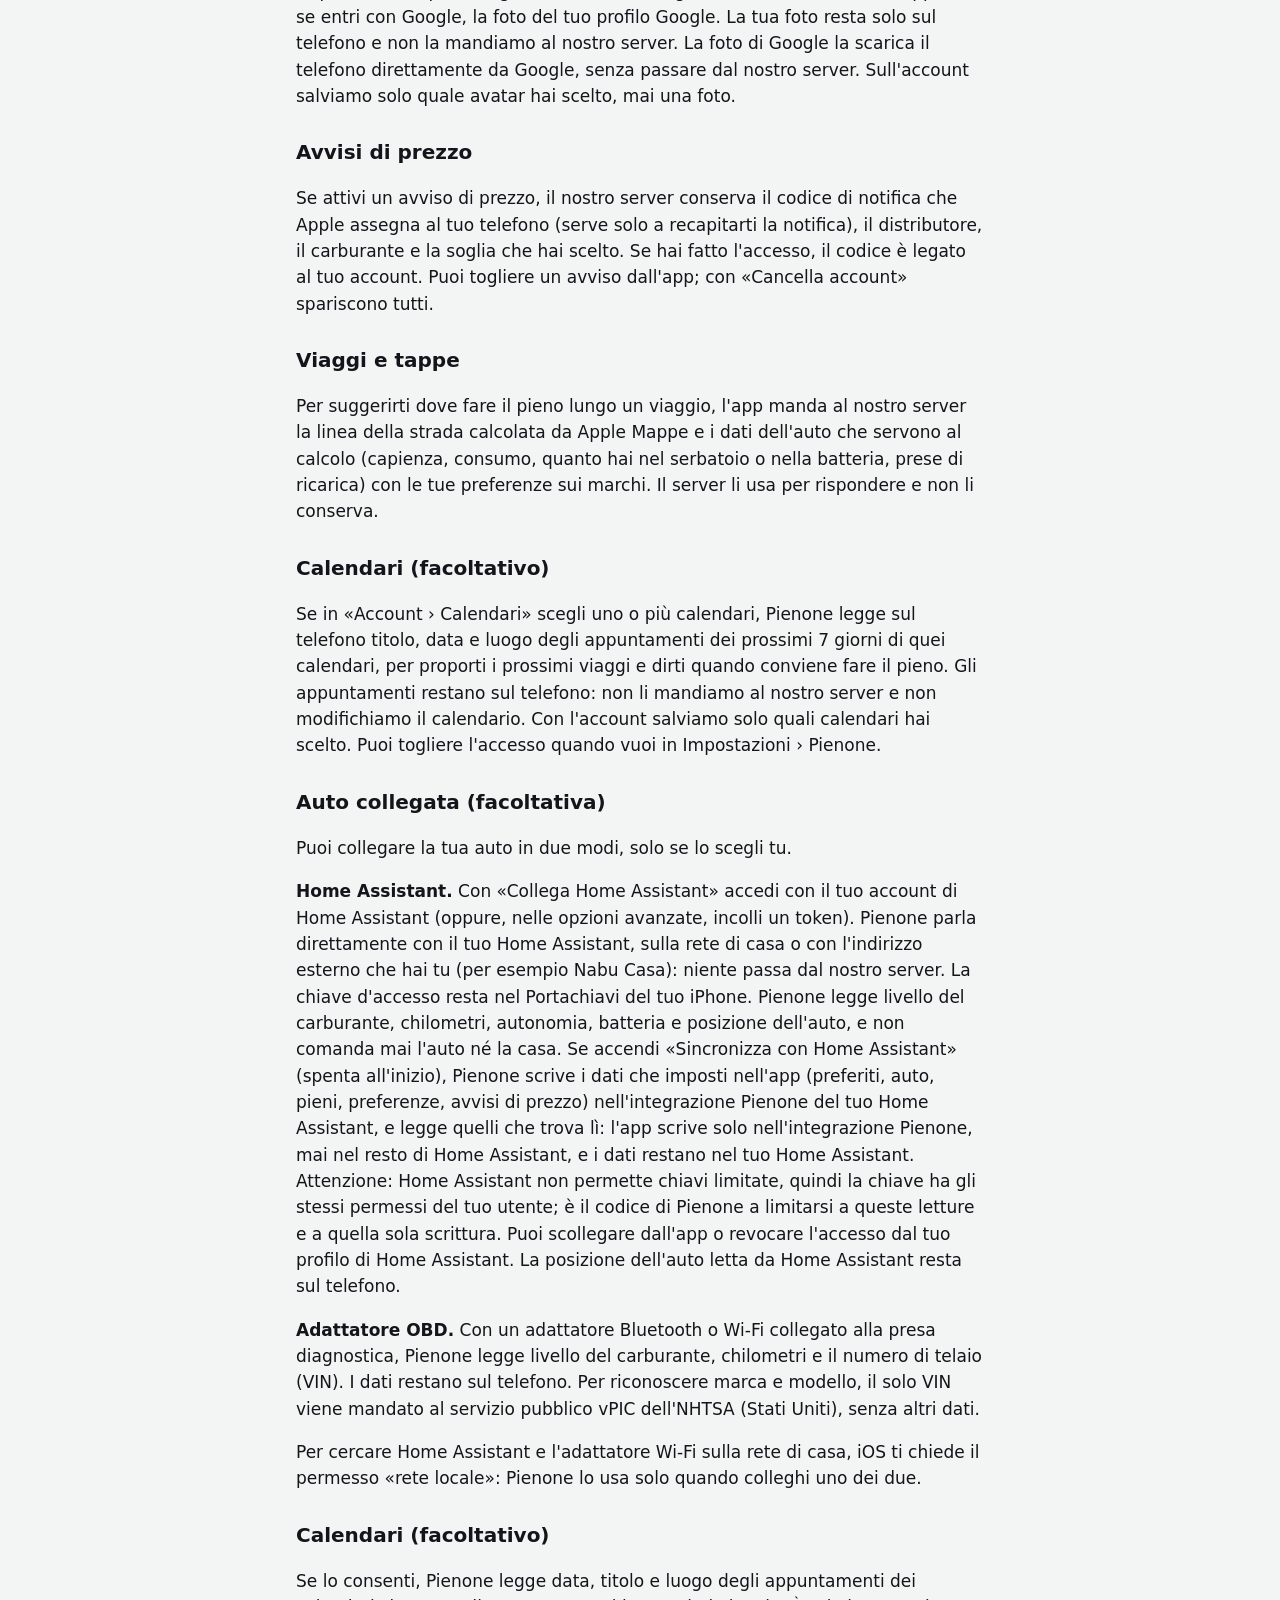
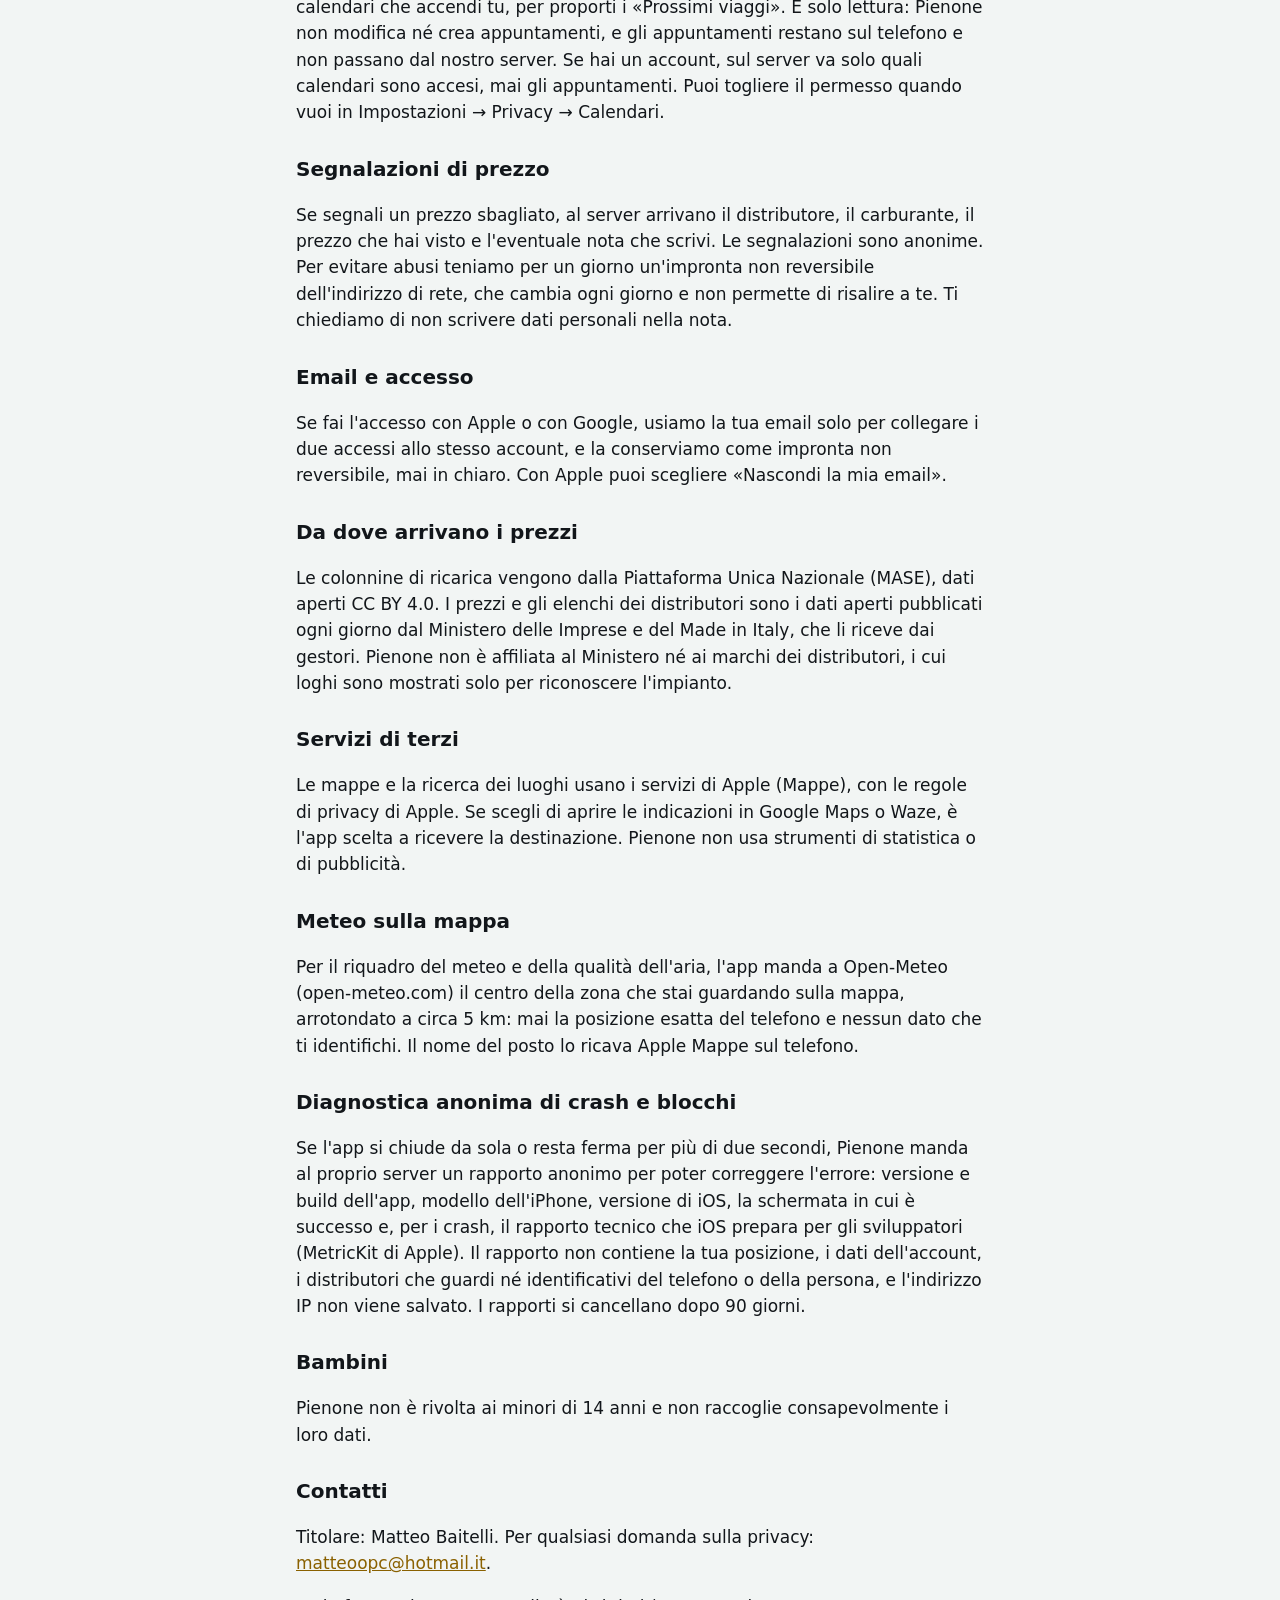
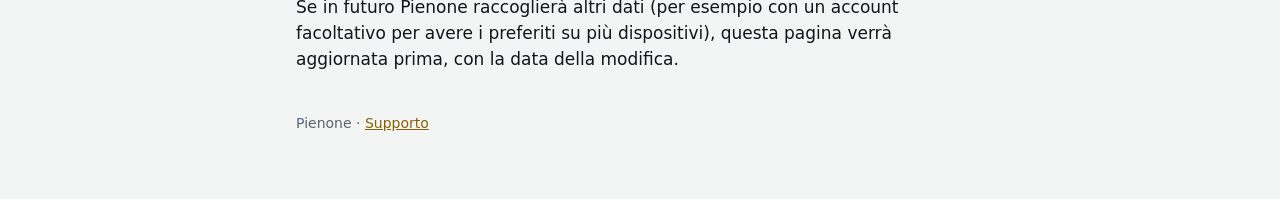
==== commit ea0d2f13: "Privacy e supporto di Pienone" ====
--- a/privacy.html
+++ b/privacy.html
@@ -15,6 +15,7 @@
 
 <h2>Account facoltativo</h2>
 <p>Puoi usare Pienone senza account. Se accedi, sul nostro server salviamo preferiti e scelte per ritrovarli sugli altri tuoi dispositivi, legati a un identificativo anonimo che ci dà Apple o Google. Puoi cancellare l'account e tutto quello che lo riguarda dall'app, in «Account» → «Cancella account».</p>
+<p>Se accedi con Apple o con Google, sul nostro server salviamo, legati al tuo account, i dati che imposti nell'app perché tu li ritrovi su tutti i tuoi iPhone e iPad: distributori preferiti; auto (nome, marca e modello, tipo e carburante, capacità del serbatoio o della batteria, consumi, prese di ricarica, ultimo livello e chilometri letti, quali sensori di Home Assistant usare e i nomi che hai dato ai sensori); preferenze di rifornimento (marchi e operatori preferiti o da evitare, tariffe, autostrada, deviazione); il diario di rifornimenti e ricariche (data, litri o kWh, importo, chilometri, distributore e, se l'hai segnato dalla sua scheda, la sua posizione); i viaggi che salvi tu; gli avvisi di prezzo (distributore, carburante, soglia); quali calendari leggere (solo quali, mai gli appuntamenti); le tue scelte nell'app (carburante, self o servito, ordine, marchi, auto attiva, stile della mappa, navigatore, impostazioni del tragitto, avviso quando passi vicino, avatar). Non salviamo mai sul nostro server: l'indirizzo e le chiavi di accesso di Home Assistant, la posizione della tua auto, la tua posizione, le foto (profilo, scontrini, tessere), gli appuntamenti e i viaggi presi dal calendario, i dati dell'adattatore OBD e del serbatoio automatico. Con «Cancella account» togliamo dal server tutti questi dati, i telefoni collegati e i loro avvisi.</p>
 <p>Se accedi con Apple non riceviamo il tuo nome; se condividi l'email (anche quella nascosta di Apple) ne conserviamo solo un'impronta, non l'email, per riconoscerti se entri anche con Google.</p>
 <p>Se scegli di accedere con Google, riceviamo da Google la tua email solo per riconoscerti (ne conserviamo un'impronta, non l'email): ci serve a collegarti allo stesso account se entri anche con Apple con la stessa email. Non la usiamo per scriverti, non la diamo a nessuno e non riceviamo altri dati del tuo account Google. L'accesso usa il servizio di Google, con le regole di privacy di Google.</p>
 
@@ -27,9 +28,12 @@
 <h2>Viaggi e tappe</h2>
 <p>Per suggerirti dove fare il pieno lungo un viaggio, l'app manda al nostro server la linea della strada calcolata da Apple Mappe e i dati dell'auto che servono al calcolo (capienza, consumo, quanto hai nel serbatoio o nella batteria, prese di ricarica) con le tue preferenze sui marchi. Il server li usa per rispondere e non li conserva.</p>
 
+<h2>Calendari (facoltativo)</h2>
+<p>Se in «Account › Calendari» scegli uno o più calendari, Pienone legge sul telefono titolo, data e luogo degli appuntamenti dei prossimi 7 giorni di quei calendari, per proporti i prossimi viaggi e dirti quando conviene fare il pieno. Gli appuntamenti restano sul telefono: non li mandiamo al nostro server e non modifichiamo il calendario. Con l'account salviamo solo quali calendari hai scelto. Puoi togliere l'accesso quando vuoi in Impostazioni › Pienone.</p>
+
 <h2>Auto collegata (facoltativa)</h2>
 <p>Puoi collegare la tua auto in due modi, solo se lo scegli tu.</p>
-<p><strong>Home Assistant.</strong> Con «Collega Home Assistant» accedi con il tuo account di Home Assistant (oppure, nelle opzioni avanzate, incolli un token). Pienone parla direttamente con il tuo Home Assistant, sulla rete di casa o con l'indirizzo esterno che hai tu (per esempio Nabu Casa): niente passa dal nostro server. La chiave d'accesso resta nel Portachiavi del tuo iPhone. Pienone legge soltanto livello del carburante, chilometri, autonomia, batteria e posizione dell'auto, e non comanda mai l'auto né la casa. Attenzione: Home Assistant non permette chiavi di sola lettura, quindi la chiave ha gli stessi permessi del tuo utente; è il codice di Pienone a limitarsi alle letture. Puoi scollegare dall'app o revocare l'accesso dal tuo profilo di Home Assistant. La posizione dell'auto letta da Home Assistant resta sul telefono.</p>
+<p><strong>Home Assistant.</strong> Con «Collega Home Assistant» accedi con il tuo account di Home Assistant (oppure, nelle opzioni avanzate, incolli un token). Pienone parla direttamente con il tuo Home Assistant, sulla rete di casa o con l'indirizzo esterno che hai tu (per esempio Nabu Casa): niente passa dal nostro server. La chiave d'accesso resta nel Portachiavi del tuo iPhone. Pienone legge livello del carburante, chilometri, autonomia, batteria e posizione dell'auto, e non comanda mai l'auto né la casa. Se accendi «Sincronizza con Home Assistant» (spenta all'inizio), Pienone scrive i dati che imposti nell'app (preferiti, auto, pieni, preferenze, avvisi di prezzo) nell'integrazione Pienone del tuo Home Assistant, e legge quelli che trova lì: l'app scrive solo nell'integrazione Pienone, mai nel resto di Home Assistant, e i dati restano nel tuo Home Assistant. Attenzione: Home Assistant non permette chiavi limitate, quindi la chiave ha gli stessi permessi del tuo utente; è il codice di Pienone a limitarsi a queste letture e a quella sola scrittura. Puoi scollegare dall'app o revocare l'accesso dal tuo profilo di Home Assistant. La posizione dell'auto letta da Home Assistant resta sul telefono.</p>
 <p><strong>Adattatore OBD.</strong> Con un adattatore Bluetooth o Wi-Fi collegato alla presa diagnostica, Pienone legge livello del carburante, chilometri e il numero di telaio (VIN). I dati restano sul telefono. Per riconoscere marca e modello, il solo VIN viene mandato al servizio pubblico vPIC dell'NHTSA (Stati Uniti), senza altri dati.</p>
 <p>Per cercare Home Assistant e l'adattatore Wi-Fi sulla rete di casa, iOS ti chiede il permesso «rete locale»: Pienone lo usa solo quando colleghi uno dei due.</p>
 
@@ -50,6 +54,9 @@
 <h2>Meteo sulla mappa</h2>
 <p>Per il riquadro del meteo e della qualità dell'aria, l'app manda a Open-Meteo (open-meteo.com) il centro della zona che stai guardando sulla mappa, arrotondato a circa 5 km: mai la posizione esatta del telefono e nessun dato che ti identifichi. Il nome del posto lo ricava Apple Mappe sul telefono.</p>
 
+<h2>Diagnostica anonima di crash e blocchi</h2>
+<p>Se l'app si chiude da sola o resta ferma per più di due secondi, Pienone manda al proprio server un rapporto anonimo per poter correggere l'errore: versione e build dell'app, modello dell'iPhone, versione di iOS, la schermata in cui è successo e, per i crash, il rapporto tecnico che iOS prepara per gli sviluppatori (MetricKit di Apple). Il rapporto non contiene la tua posizione, i dati dell'account, i distributori che guardi né identificativi del telefono o della persona, e l'indirizzo IP non viene salvato. I rapporti si cancellano dopo 90 giorni.</p>
+
 <h2>Bambini</h2>
 <p>Pienone non è rivolta ai minori di 14 anni e non raccoglie consapevolmente i loro dati.</p>
 
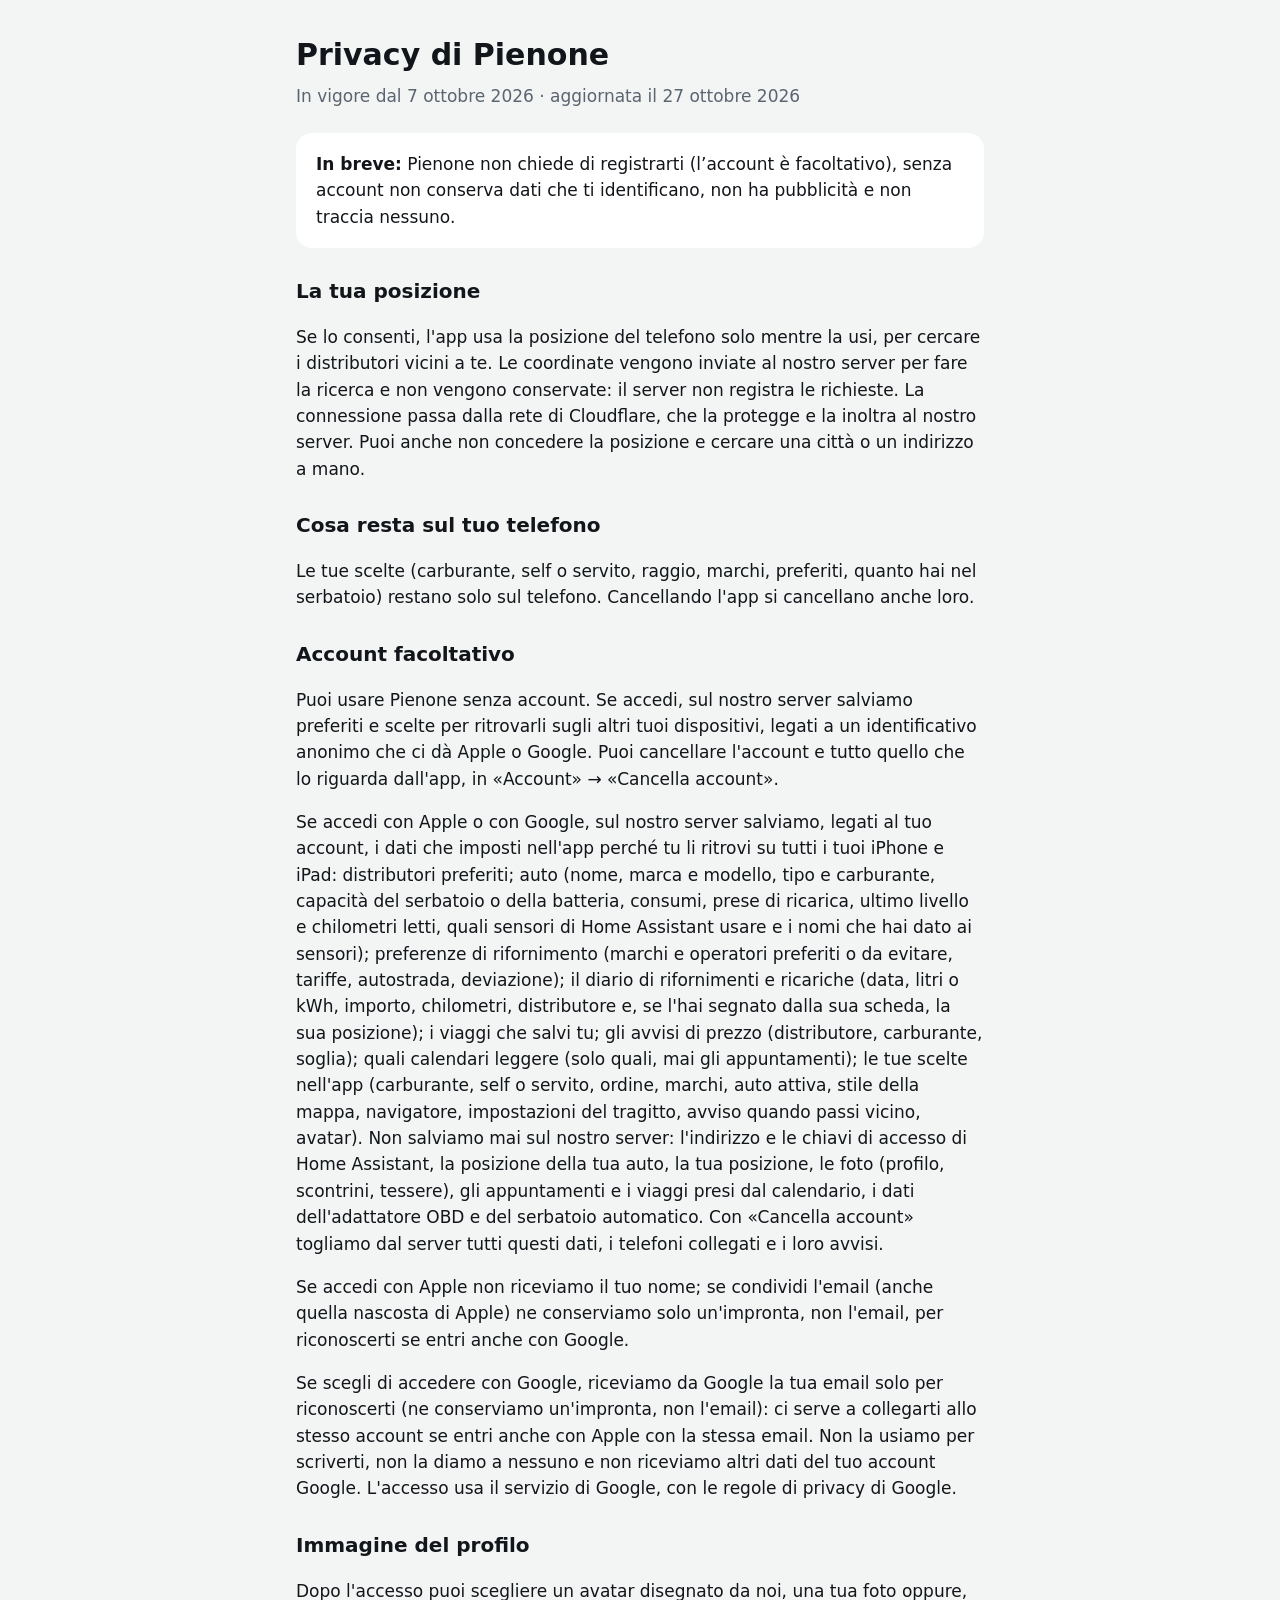
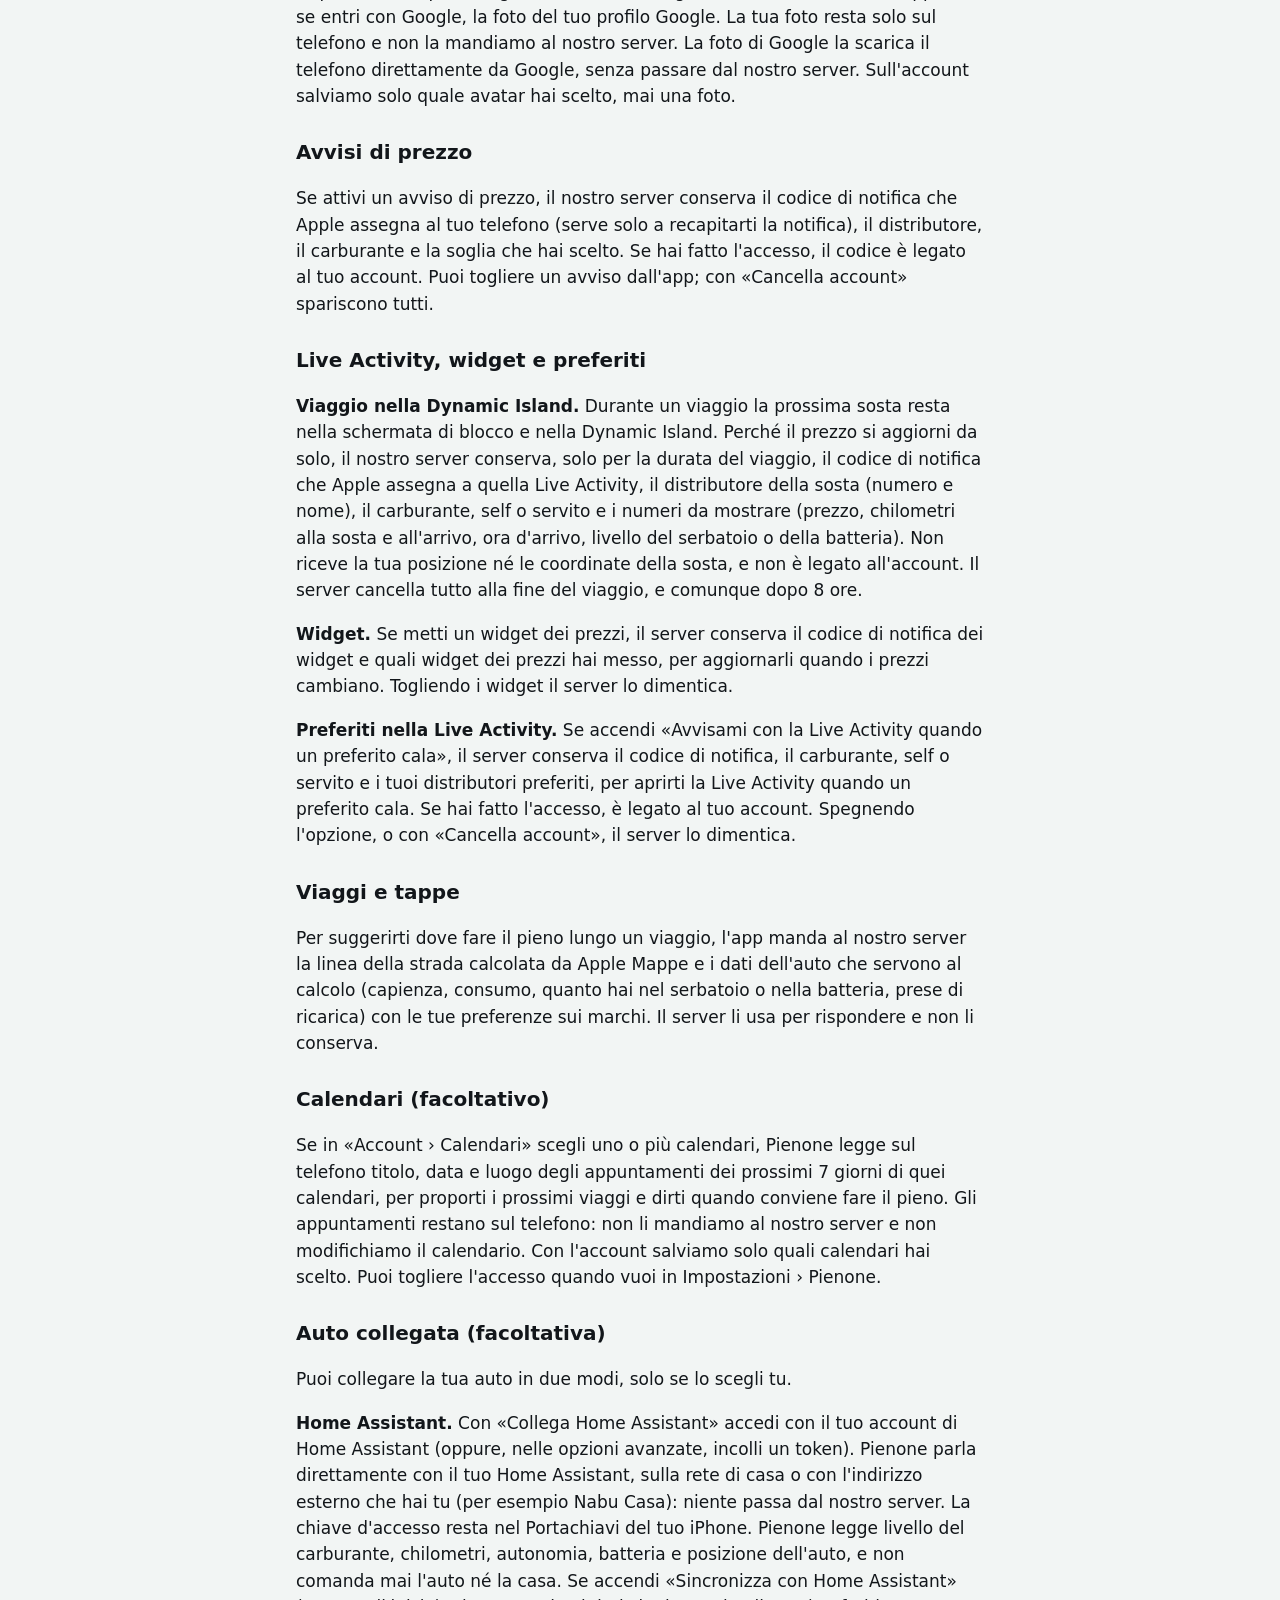
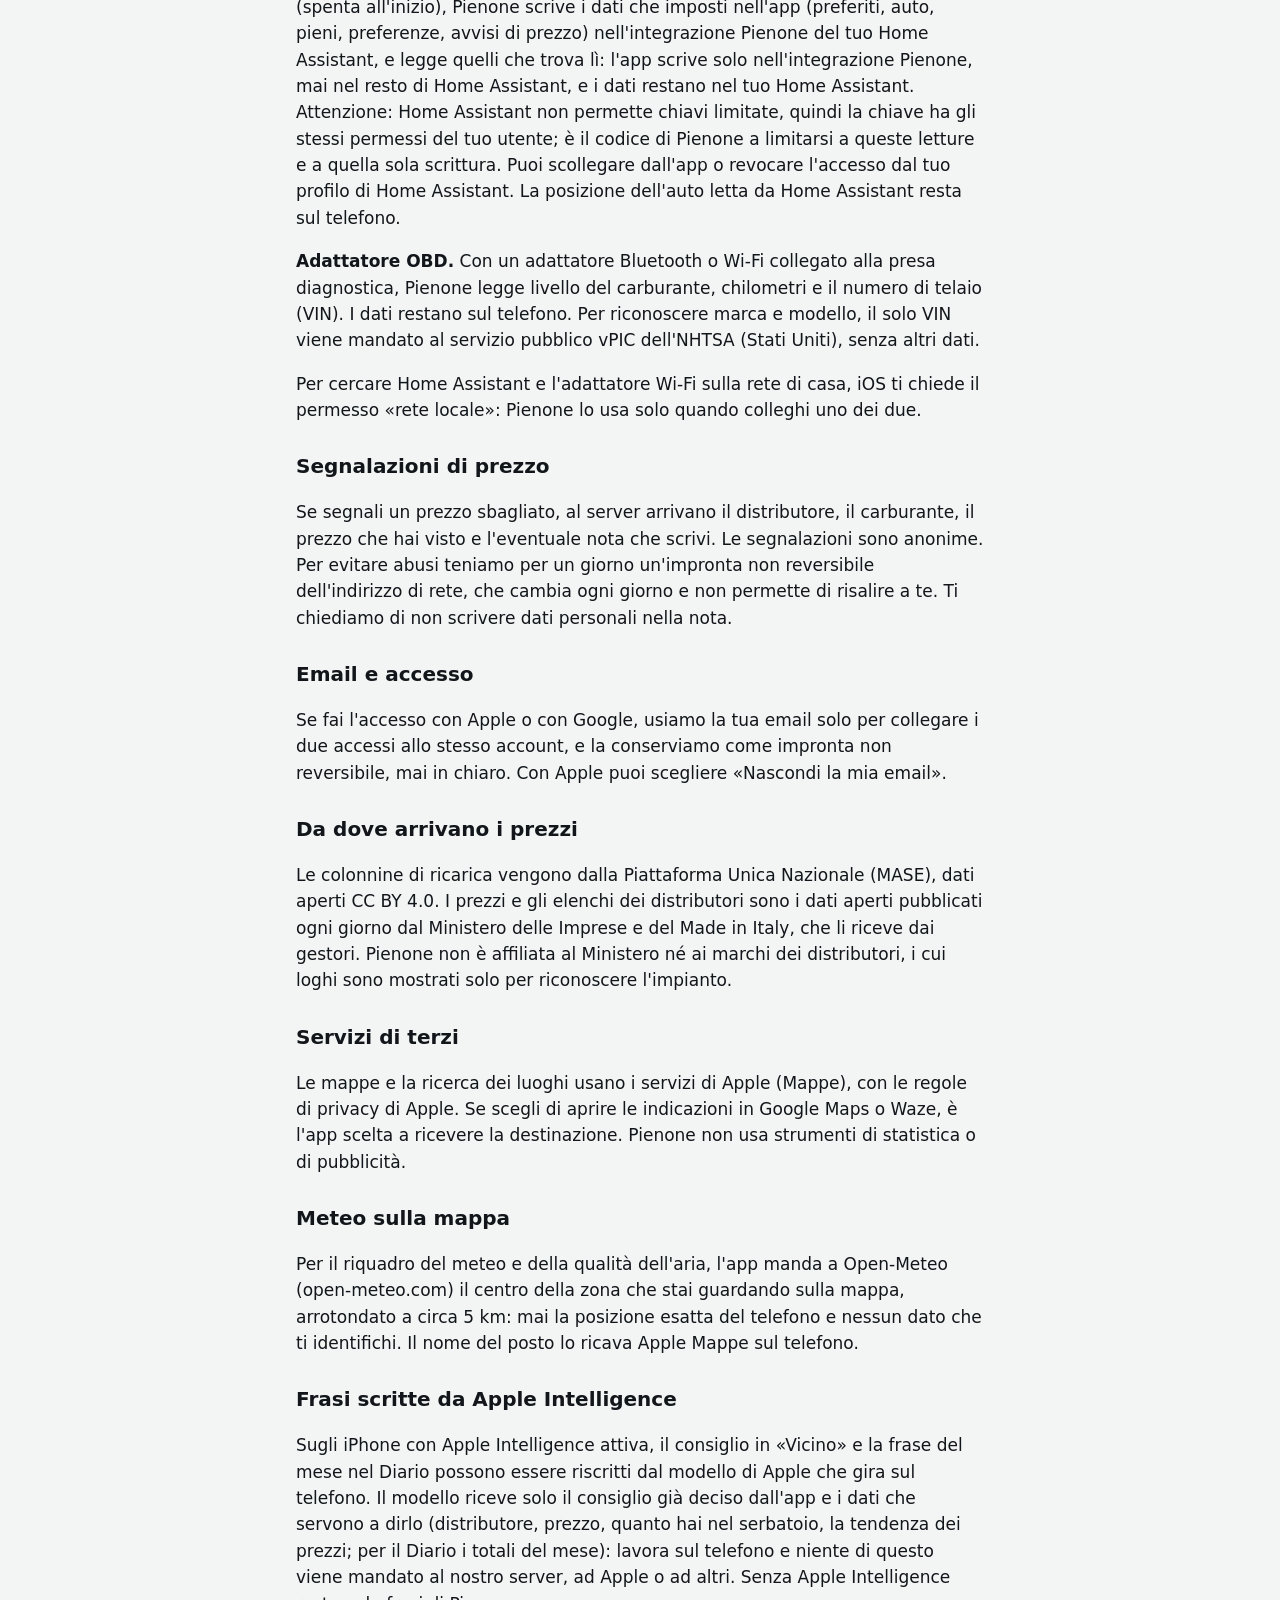
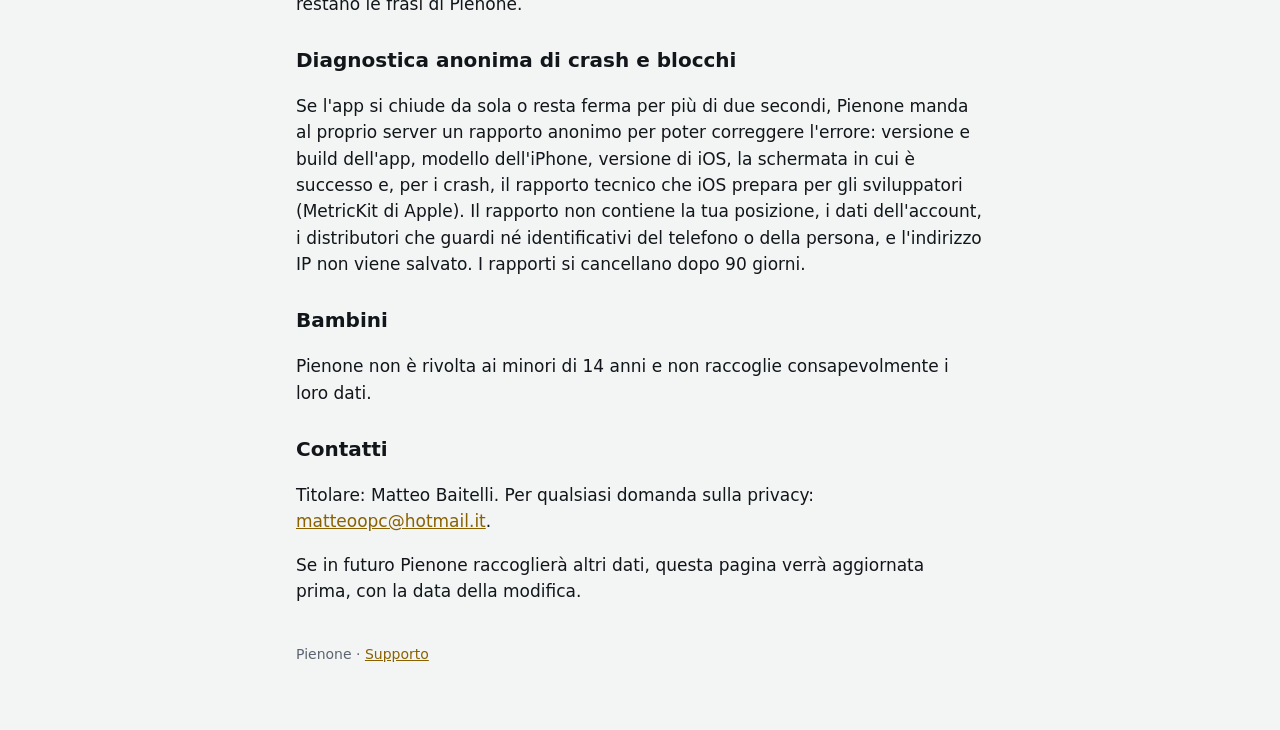
==== commit d261a353: "Privacy e supporto di Pienone" ====
--- a/privacy.html
+++ b/privacy.html
@@ -3,9 +3,9 @@
 <title>Pienone — Privacy</title><link rel="stylesheet" href="stile.css"></head>
 <body><main>
 <h1>Privacy di Pienone</h1>
-<p class="data">In vigore dal 7 ottobre 2026 · aggiornata il 3 ottobre 2026</p>
+<p class="data">In vigore dal 7 ottobre 2026 · aggiornata il 27 ottobre 2026</p>
 
-<div class="scheda"><strong>In breve:</strong> Pienone non chiede di registrarti (l’account è facoltativo), senza account non raccoglie dati personali, non ha pubblicità e non traccia nessuno.</div>
+<div class="scheda"><strong>In breve:</strong> Pienone non chiede di registrarti (l’account è facoltativo), senza account non conserva dati che ti identificano, non ha pubblicità e non traccia nessuno.</div>
 
 <h2>La tua posizione</h2>
 <p>Se lo consenti, l'app usa la posizione del telefono solo mentre la usi, per cercare i distributori vicini a te. Le coordinate vengono inviate al nostro server per fare la ricerca e non vengono conservate: il server non registra le richieste. La connessione passa dalla rete di Cloudflare, che la protegge e la inoltra al nostro server. Puoi anche non concedere la posizione e cercare una città o un indirizzo a mano.</p>
@@ -25,6 +25,11 @@
 <h2>Avvisi di prezzo</h2>
 <p>Se attivi un avviso di prezzo, il nostro server conserva il codice di notifica che Apple assegna al tuo telefono (serve solo a recapitarti la notifica), il distributore, il carburante e la soglia che hai scelto. Se hai fatto l'accesso, il codice è legato al tuo account. Puoi togliere un avviso dall'app; con «Cancella account» spariscono tutti.</p>
 
+<h2>Live Activity, widget e preferiti</h2>
+<p><strong>Viaggio nella Dynamic Island.</strong> Durante un viaggio la prossima sosta resta nella schermata di blocco e nella Dynamic Island. Perché il prezzo si aggiorni da solo, il nostro server conserva, solo per la durata del viaggio, il codice di notifica che Apple assegna a quella Live Activity, il distributore della sosta (numero e nome), il carburante, self o servito e i numeri da mostrare (prezzo, chilometri alla sosta e all'arrivo, ora d'arrivo, livello del serbatoio o della batteria). Non riceve la tua posizione né le coordinate della sosta, e non è legato all'account. Il server cancella tutto alla fine del viaggio, e comunque dopo 8 ore.</p>
+<p><strong>Widget.</strong> Se metti un widget dei prezzi, il server conserva il codice di notifica dei widget e quali widget dei prezzi hai messo, per aggiornarli quando i prezzi cambiano. Togliendo i widget il server lo dimentica.</p>
+<p><strong>Preferiti nella Live Activity.</strong> Se accendi «Avvisami con la Live Activity quando un preferito cala», il server conserva il codice di notifica, il carburante, self o servito e i tuoi distributori preferiti, per aprirti la Live Activity quando un preferito cala. Se hai fatto l'accesso, è legato al tuo account. Spegnendo l'opzione, o con «Cancella account», il server lo dimentica.</p>
+
 <h2>Viaggi e tappe</h2>
 <p>Per suggerirti dove fare il pieno lungo un viaggio, l'app manda al nostro server la linea della strada calcolata da Apple Mappe e i dati dell'auto che servono al calcolo (capienza, consumo, quanto hai nel serbatoio o nella batteria, prese di ricarica) con le tue preferenze sui marchi. Il server li usa per rispondere e non li conserva.</p>
 
@@ -36,9 +41,6 @@
 <p><strong>Home Assistant.</strong> Con «Collega Home Assistant» accedi con il tuo account di Home Assistant (oppure, nelle opzioni avanzate, incolli un token). Pienone parla direttamente con il tuo Home Assistant, sulla rete di casa o con l'indirizzo esterno che hai tu (per esempio Nabu Casa): niente passa dal nostro server. La chiave d'accesso resta nel Portachiavi del tuo iPhone. Pienone legge livello del carburante, chilometri, autonomia, batteria e posizione dell'auto, e non comanda mai l'auto né la casa. Se accendi «Sincronizza con Home Assistant» (spenta all'inizio), Pienone scrive i dati che imposti nell'app (preferiti, auto, pieni, preferenze, avvisi di prezzo) nell'integrazione Pienone del tuo Home Assistant, e legge quelli che trova lì: l'app scrive solo nell'integrazione Pienone, mai nel resto di Home Assistant, e i dati restano nel tuo Home Assistant. Attenzione: Home Assistant non permette chiavi limitate, quindi la chiave ha gli stessi permessi del tuo utente; è il codice di Pienone a limitarsi a queste letture e a quella sola scrittura. Puoi scollegare dall'app o revocare l'accesso dal tuo profilo di Home Assistant. La posizione dell'auto letta da Home Assistant resta sul telefono.</p>
 <p><strong>Adattatore OBD.</strong> Con un adattatore Bluetooth o Wi-Fi collegato alla presa diagnostica, Pienone legge livello del carburante, chilometri e il numero di telaio (VIN). I dati restano sul telefono. Per riconoscere marca e modello, il solo VIN viene mandato al servizio pubblico vPIC dell'NHTSA (Stati Uniti), senza altri dati.</p>
 <p>Per cercare Home Assistant e l'adattatore Wi-Fi sulla rete di casa, iOS ti chiede il permesso «rete locale»: Pienone lo usa solo quando colleghi uno dei due.</p>
-
-<h2>Calendari (facoltativo)</h2>
-<p>Se lo consenti, Pienone legge data, titolo e luogo degli appuntamenti dei calendari che accendi tu, per proporti i «Prossimi viaggi». È solo lettura: Pienone non modifica né crea appuntamenti, e gli appuntamenti restano sul telefono e non passano dal nostro server. Se hai un account, sul server va solo quali calendari sono accesi, mai gli appuntamenti. Puoi togliere il permesso quando vuoi in Impostazioni → Privacy → Calendari.</p>
 
 <h2>Segnalazioni di prezzo</h2>
 <p>Se segnali un prezzo sbagliato, al server arrivano il distributore, il carburante, il prezzo che hai visto e l'eventuale nota che scrivi. Le segnalazioni sono anonime. Per evitare abusi teniamo per un giorno un'impronta non reversibile dell'indirizzo di rete, che cambia ogni giorno e non permette di risalire a te. Ti chiediamo di non scrivere dati personali nella nota.</p>
@@ -53,6 +55,8 @@
 <p>Le mappe e la ricerca dei luoghi usano i servizi di Apple (Mappe), con le regole di privacy di Apple. Se scegli di aprire le indicazioni in Google Maps o Waze, è l'app scelta a ricevere la destinazione. Pienone non usa strumenti di statistica o di pubblicità.</p>
 <h2>Meteo sulla mappa</h2>
 <p>Per il riquadro del meteo e della qualità dell'aria, l'app manda a Open-Meteo (open-meteo.com) il centro della zona che stai guardando sulla mappa, arrotondato a circa 5 km: mai la posizione esatta del telefono e nessun dato che ti identifichi. Il nome del posto lo ricava Apple Mappe sul telefono.</p>
+<h2>Frasi scritte da Apple Intelligence</h2>
+<p>Sugli iPhone con Apple Intelligence attiva, il consiglio in «Vicino» e la frase del mese nel Diario possono essere riscritti dal modello di Apple che gira sul telefono. Il modello riceve solo il consiglio già deciso dall'app e i dati che servono a dirlo (distributore, prezzo, quanto hai nel serbatoio, la tendenza dei prezzi; per il Diario i totali del mese): lavora sul telefono e niente di questo viene mandato al nostro server, ad Apple o ad altri. Senza Apple Intelligence restano le frasi di Pienone.</p>
 
 <h2>Diagnostica anonima di crash e blocchi</h2>
 <p>Se l'app si chiude da sola o resta ferma per più di due secondi, Pienone manda al proprio server un rapporto anonimo per poter correggere l'errore: versione e build dell'app, modello dell'iPhone, versione di iOS, la schermata in cui è successo e, per i crash, il rapporto tecnico che iOS prepara per gli sviluppatori (MetricKit di Apple). Il rapporto non contiene la tua posizione, i dati dell'account, i distributori che guardi né identificativi del telefono o della persona, e l'indirizzo IP non viene salvato. I rapporti si cancellano dopo 90 giorni.</p>
@@ -62,7 +66,7 @@
 
 <h2>Contatti</h2>
 <p>Titolare: Matteo Baitelli. Per qualsiasi domanda sulla privacy: <a href="mailto:matteoopc@hotmail.it">matteoopc@hotmail.it</a>.</p>
-<p>Se in futuro Pienone raccoglierà altri dati (per esempio con un account facoltativo per avere i preferiti su più dispositivi), questa pagina verrà aggiornata prima, con la data della modifica.</p>
+<p>Se in futuro Pienone raccoglierà altri dati, questa pagina verrà aggiornata prima, con la data della modifica.</p>
 
 <footer>Pienone · <a href="index.html">Supporto</a></footer>
 </main></body></html>
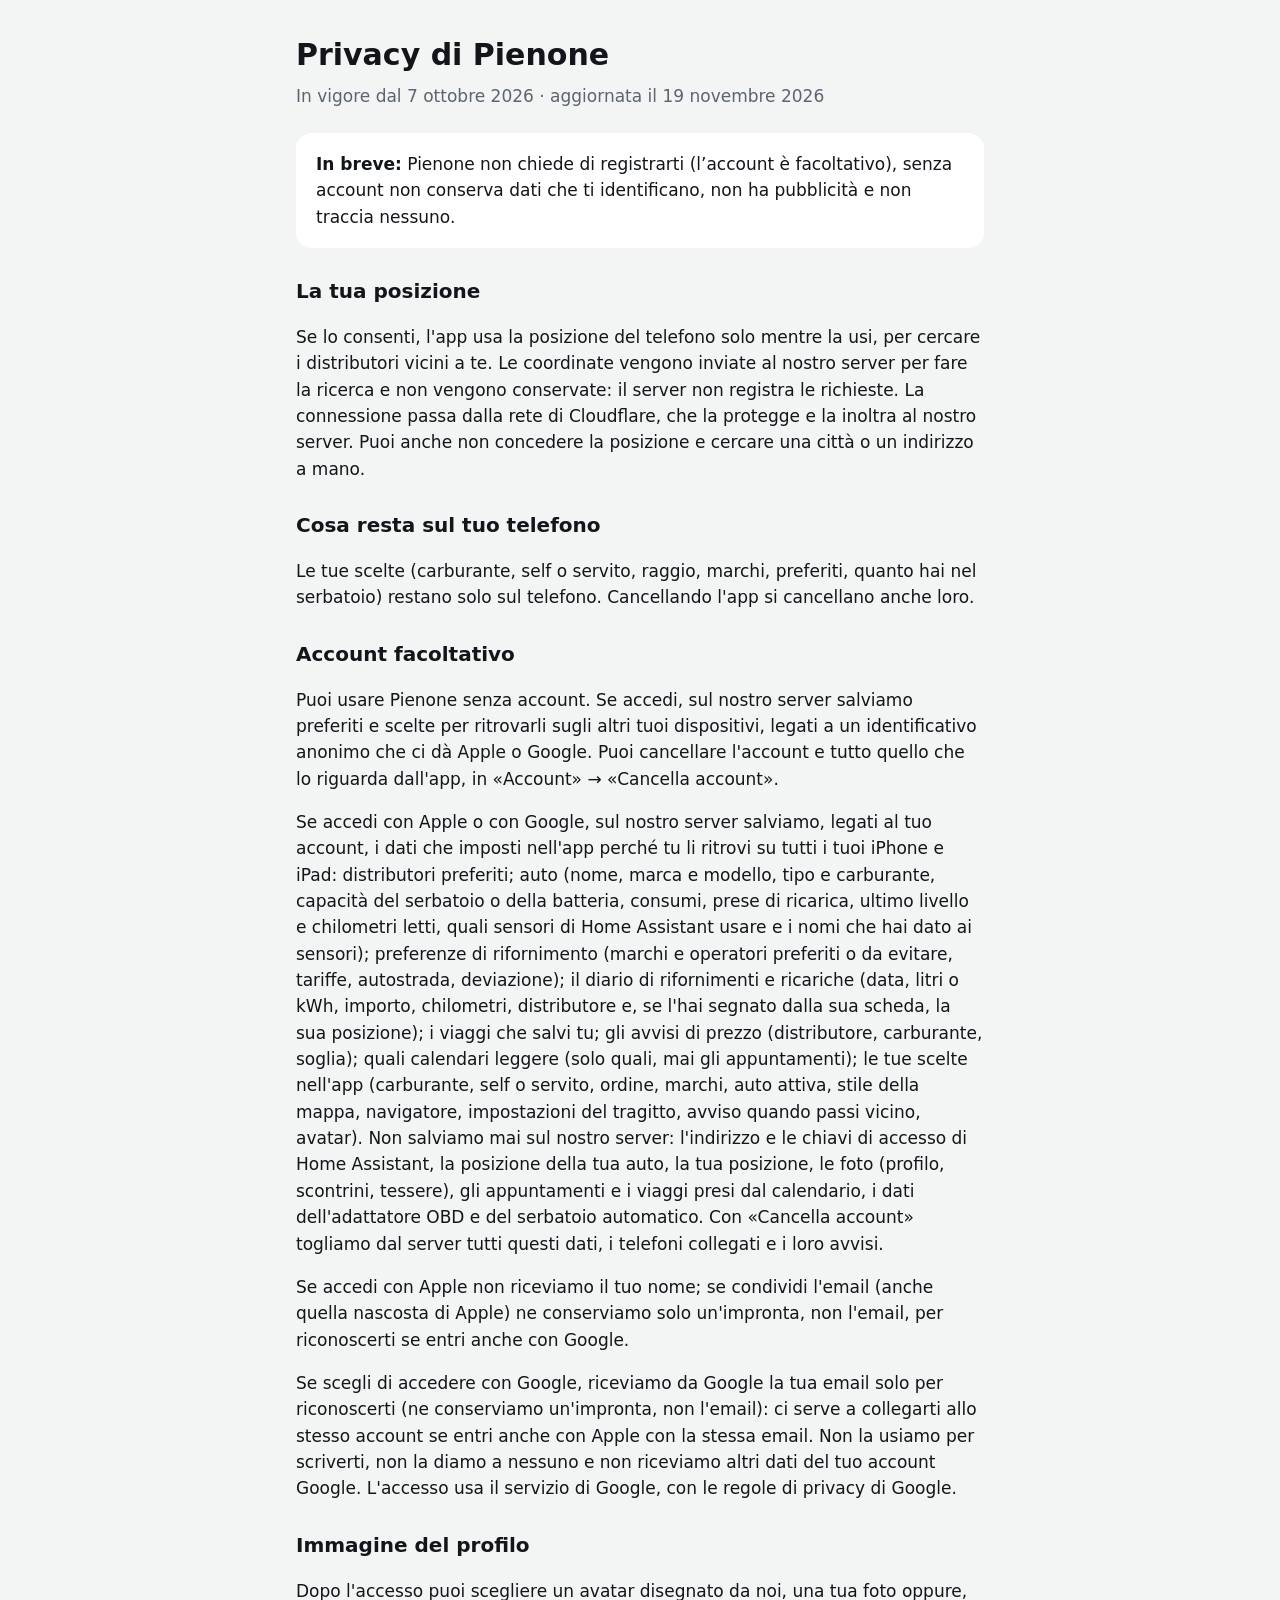
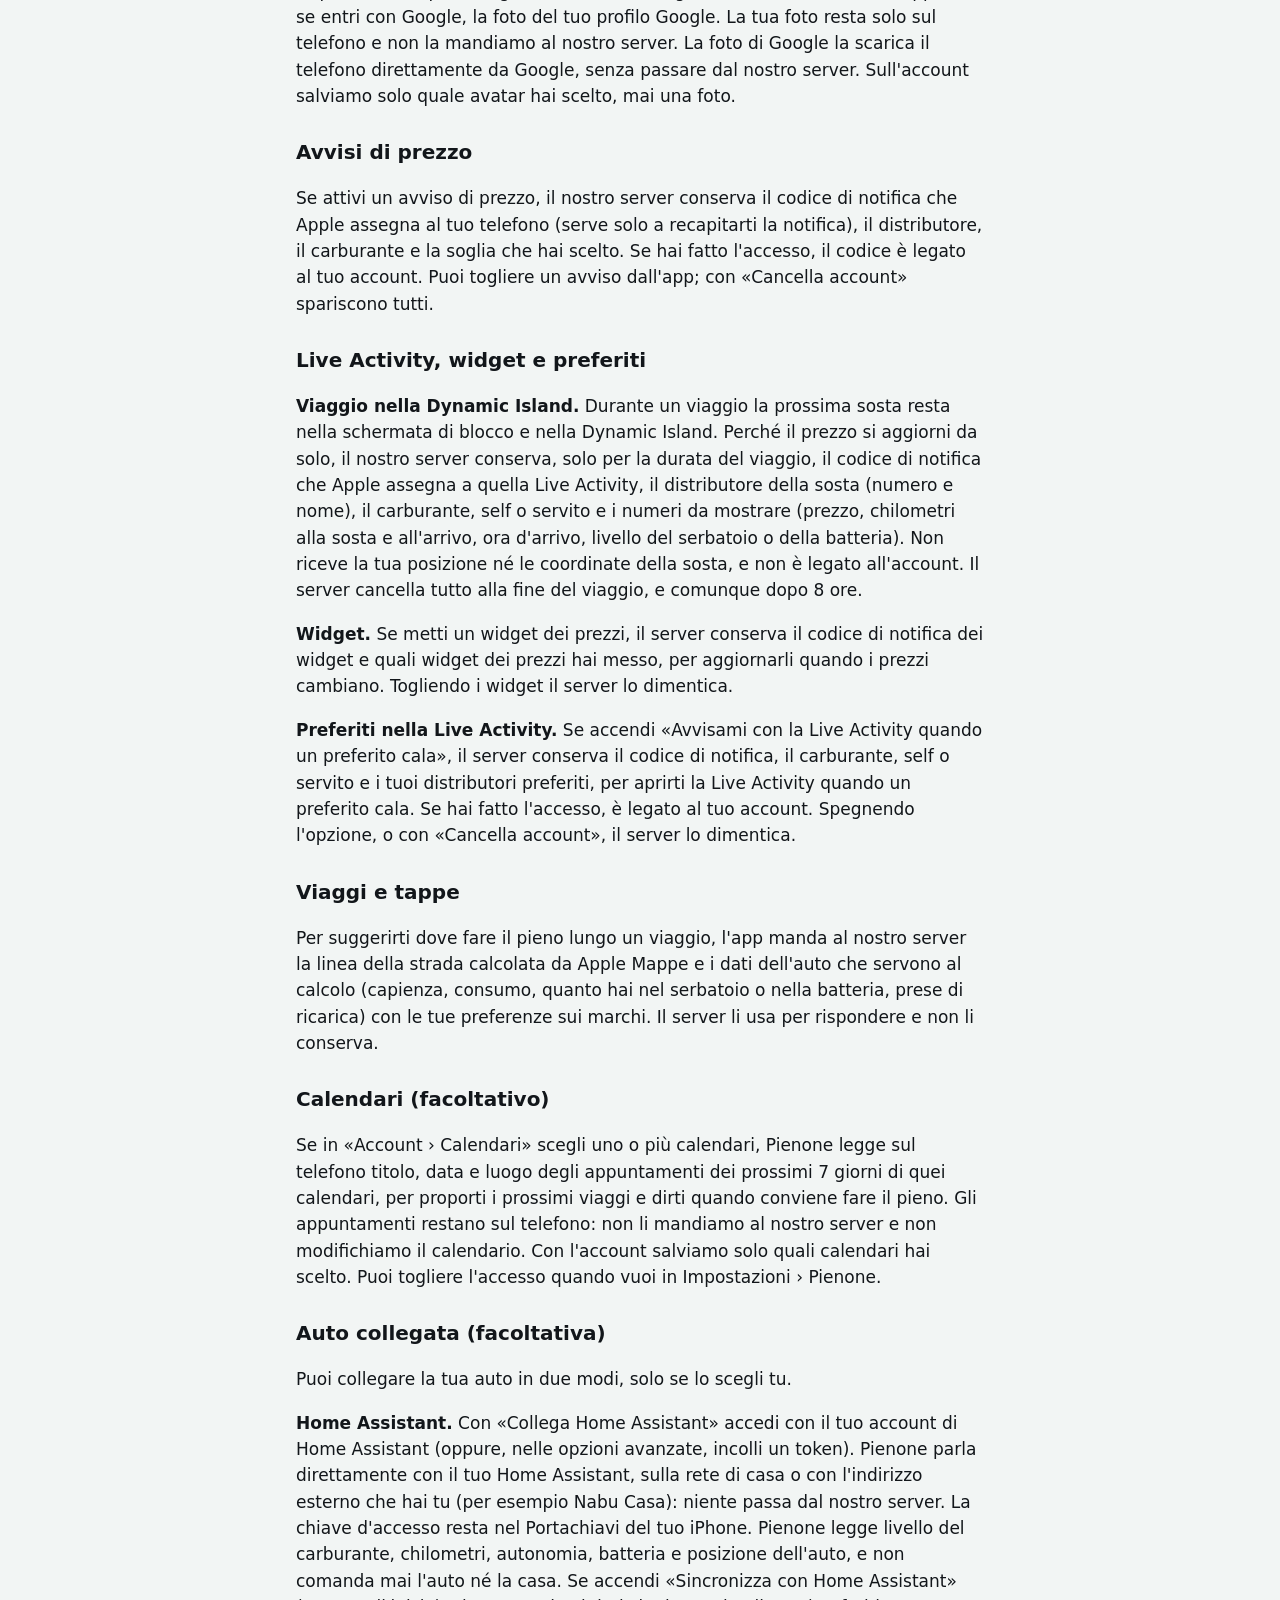
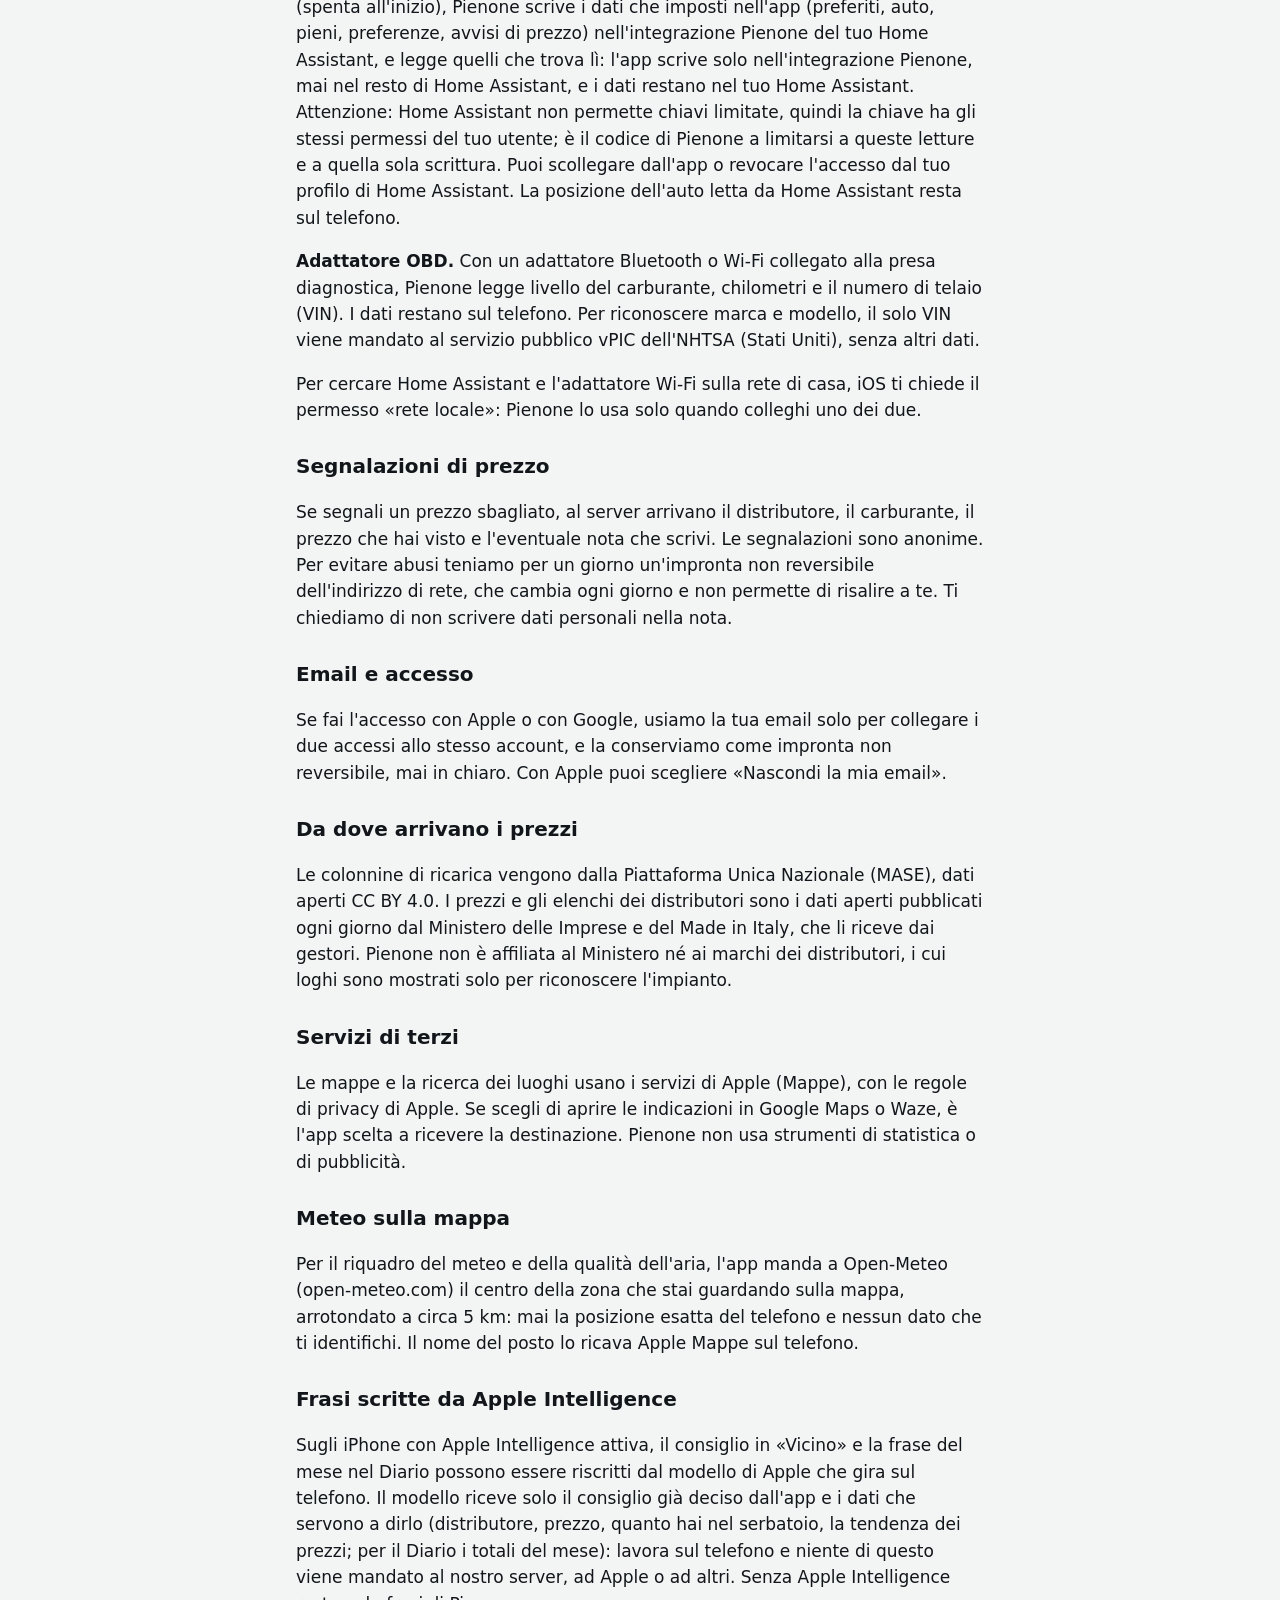
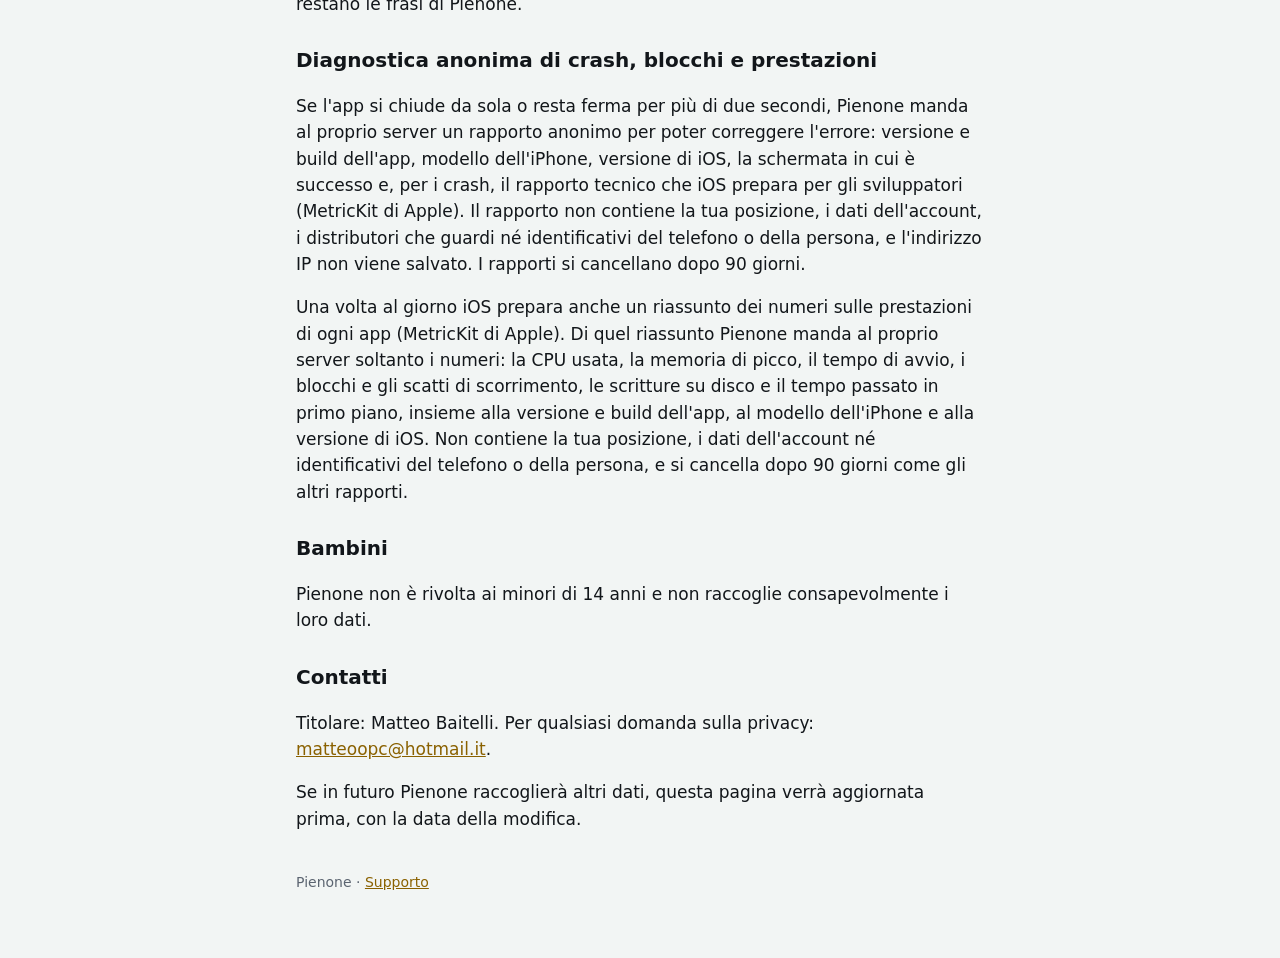
==== commit 5954677a: "Privacy e supporto di Pienone" ====
--- a/privacy.html
+++ b/privacy.html
@@ -3,7 +3,7 @@
 <title>Pienone — Privacy</title><link rel="stylesheet" href="stile.css"></head>
 <body><main>
 <h1>Privacy di Pienone</h1>
-<p class="data">In vigore dal 7 ottobre 2026 · aggiornata il 27 ottobre 2026</p>
+<p class="data">In vigore dal 7 ottobre 2026 · aggiornata il 19 novembre 2026</p>
 
 <div class="scheda"><strong>In breve:</strong> Pienone non chiede di registrarti (l’account è facoltativo), senza account non conserva dati che ti identificano, non ha pubblicità e non traccia nessuno.</div>
 
@@ -58,8 +58,9 @@
 <h2>Frasi scritte da Apple Intelligence</h2>
 <p>Sugli iPhone con Apple Intelligence attiva, il consiglio in «Vicino» e la frase del mese nel Diario possono essere riscritti dal modello di Apple che gira sul telefono. Il modello riceve solo il consiglio già deciso dall'app e i dati che servono a dirlo (distributore, prezzo, quanto hai nel serbatoio, la tendenza dei prezzi; per il Diario i totali del mese): lavora sul telefono e niente di questo viene mandato al nostro server, ad Apple o ad altri. Senza Apple Intelligence restano le frasi di Pienone.</p>
 
-<h2>Diagnostica anonima di crash e blocchi</h2>
+<h2>Diagnostica anonima di crash, blocchi e prestazioni</h2>
 <p>Se l'app si chiude da sola o resta ferma per più di due secondi, Pienone manda al proprio server un rapporto anonimo per poter correggere l'errore: versione e build dell'app, modello dell'iPhone, versione di iOS, la schermata in cui è successo e, per i crash, il rapporto tecnico che iOS prepara per gli sviluppatori (MetricKit di Apple). Il rapporto non contiene la tua posizione, i dati dell'account, i distributori che guardi né identificativi del telefono o della persona, e l'indirizzo IP non viene salvato. I rapporti si cancellano dopo 90 giorni.</p>
+<p>Una volta al giorno iOS prepara anche un riassunto dei numeri sulle prestazioni di ogni app (MetricKit di Apple). Di quel riassunto Pienone manda al proprio server soltanto i numeri: la CPU usata, la memoria di picco, il tempo di avvio, i blocchi e gli scatti di scorrimento, le scritture su disco e il tempo passato in primo piano, insieme alla versione e build dell'app, al modello dell'iPhone e alla versione di iOS. Non contiene la tua posizione, i dati dell'account né identificativi del telefono o della persona, e si cancella dopo 90 giorni come gli altri rapporti.</p>
 
 <h2>Bambini</h2>
 <p>Pienone non è rivolta ai minori di 14 anni e non raccoglie consapevolmente i loro dati.</p>
